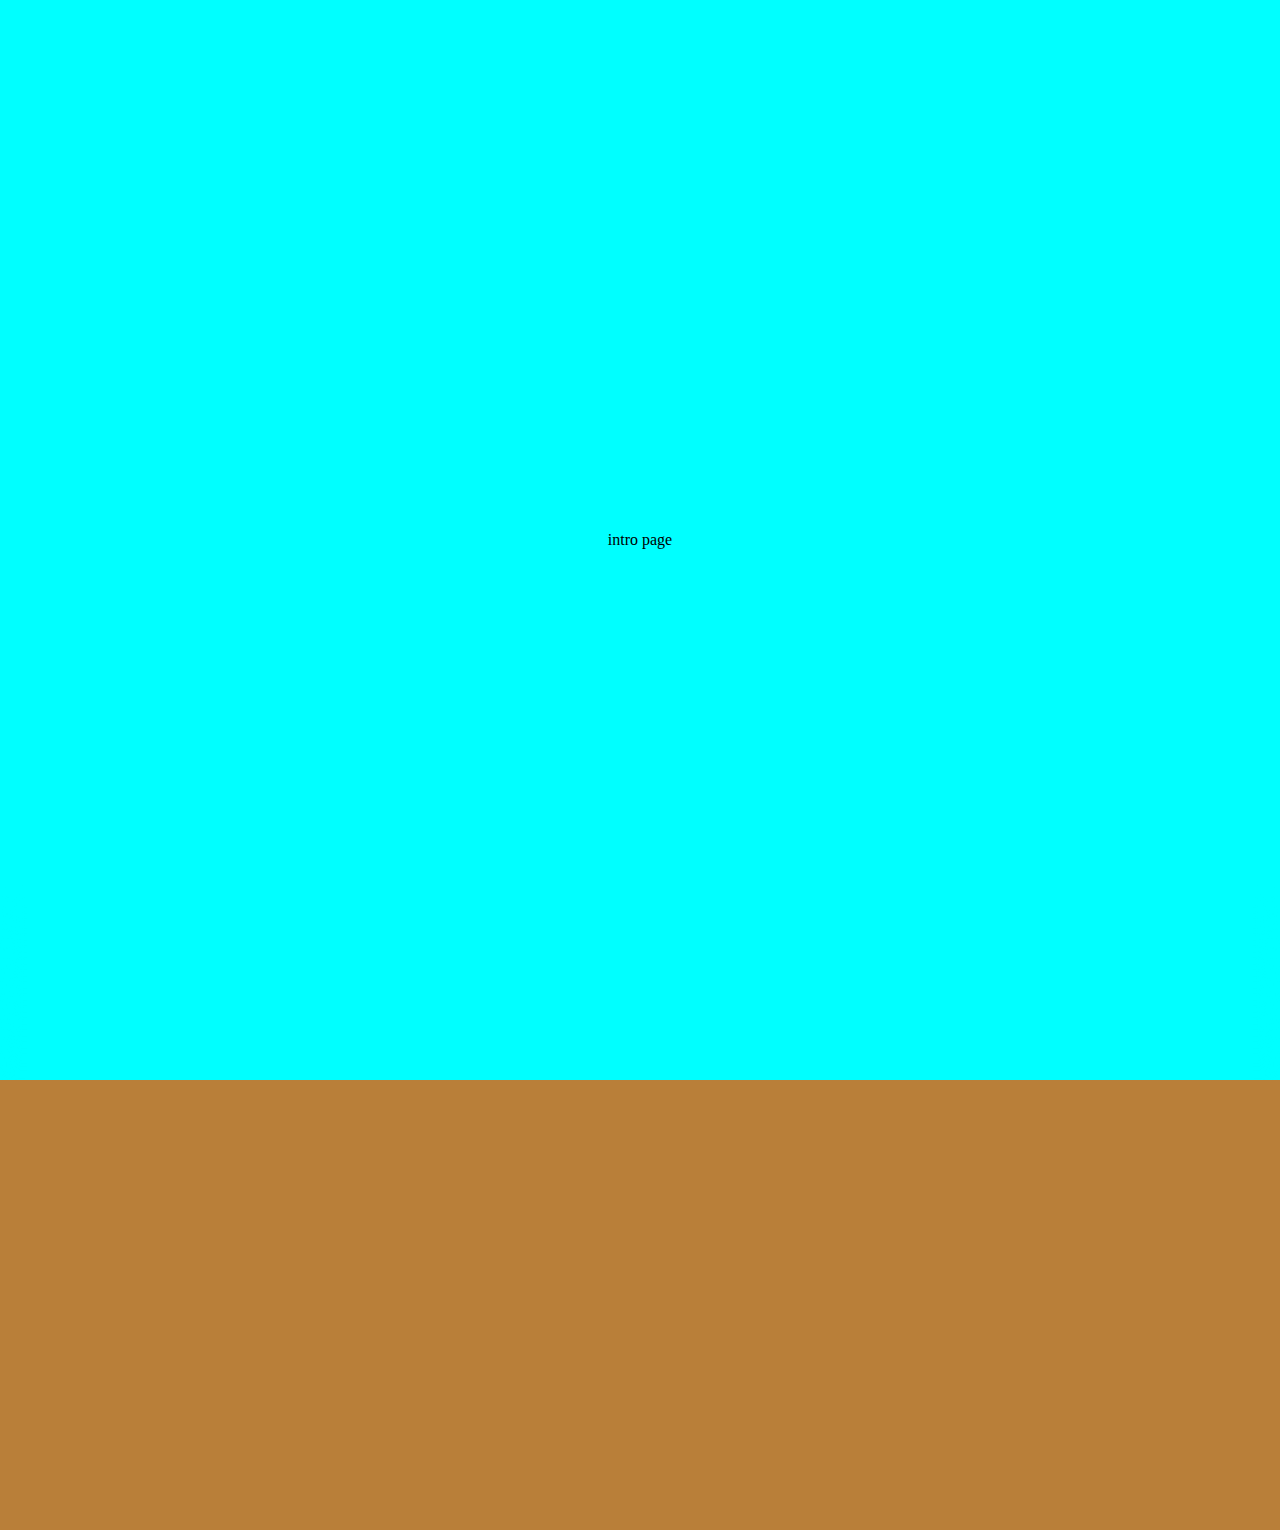
==== index.html @ 54d499fa "blur" ====
<!DOCTYPE html>
<html lang="en">
<head>
    <meta charset="UTF-8">
    <meta name="viewport" content="width=device-width, initial-scale=1.0">
    <title>Homepage</title>
    <style>
        body{
            margin: 0;
        }
        .bg {
            height: 120vh;
            width: auto;
            background-color: aqua;
            display: flex;
            justify-content: center;
            align-items: center;
            position: relative;
            overflow: hidden;
        }

        .bg::after {
            content: '';
            position: absolute;
            left: 0;
            right: 0;
            bottom: 0;
            width: auto;
            height: 20vh;
            background: linear-gradient(to bottom, aqua, transparent);
            filter: blur(10px);
            pointer-events: none;
        }
        .bg2{
            height: 50vh;
            width: auto;
            background-color: rgb(185, 127, 57);
            display: flex;
            justify-content: center;
            align-items: center;
            position: relative;
            overflow: hidden;
        }


    </style>
</head>
<body>
<div class="bg">
    <p>intro page</p>
</div>

<div class="bg2"></div>
</body>
</html>
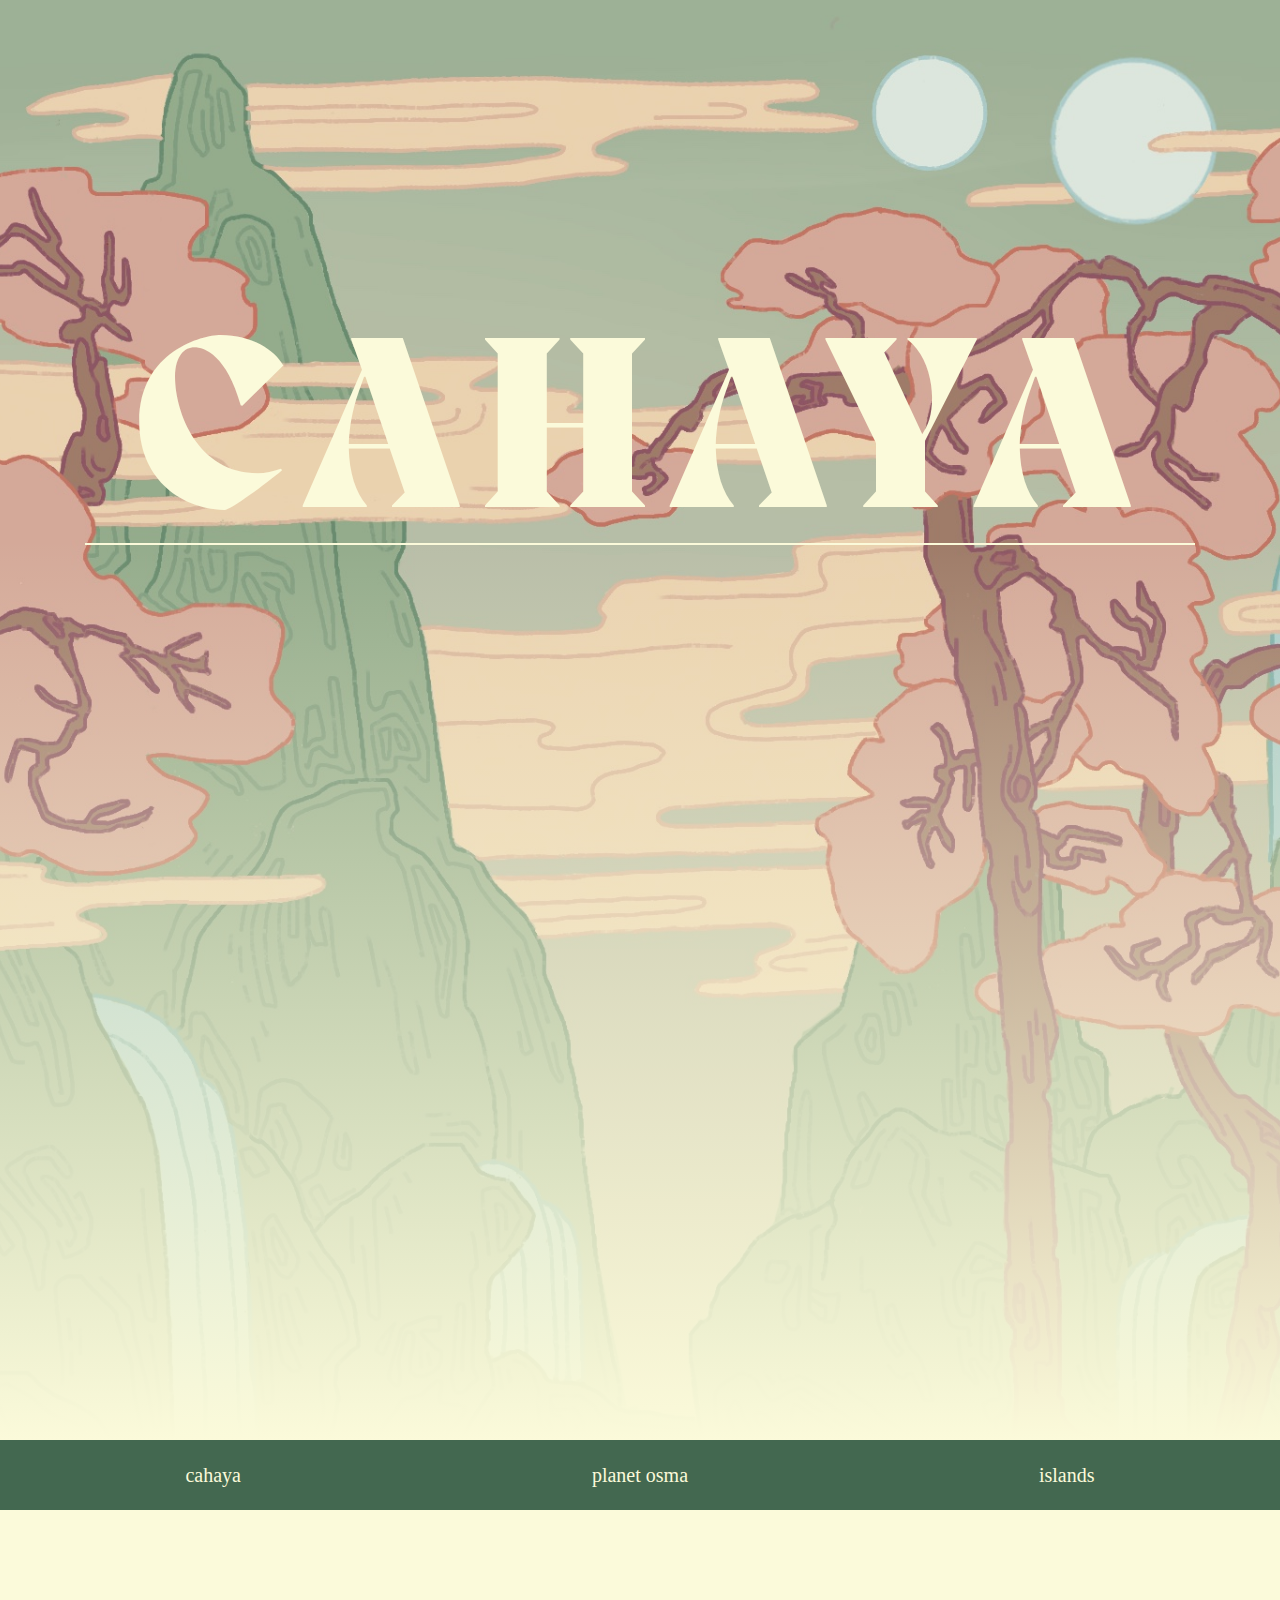
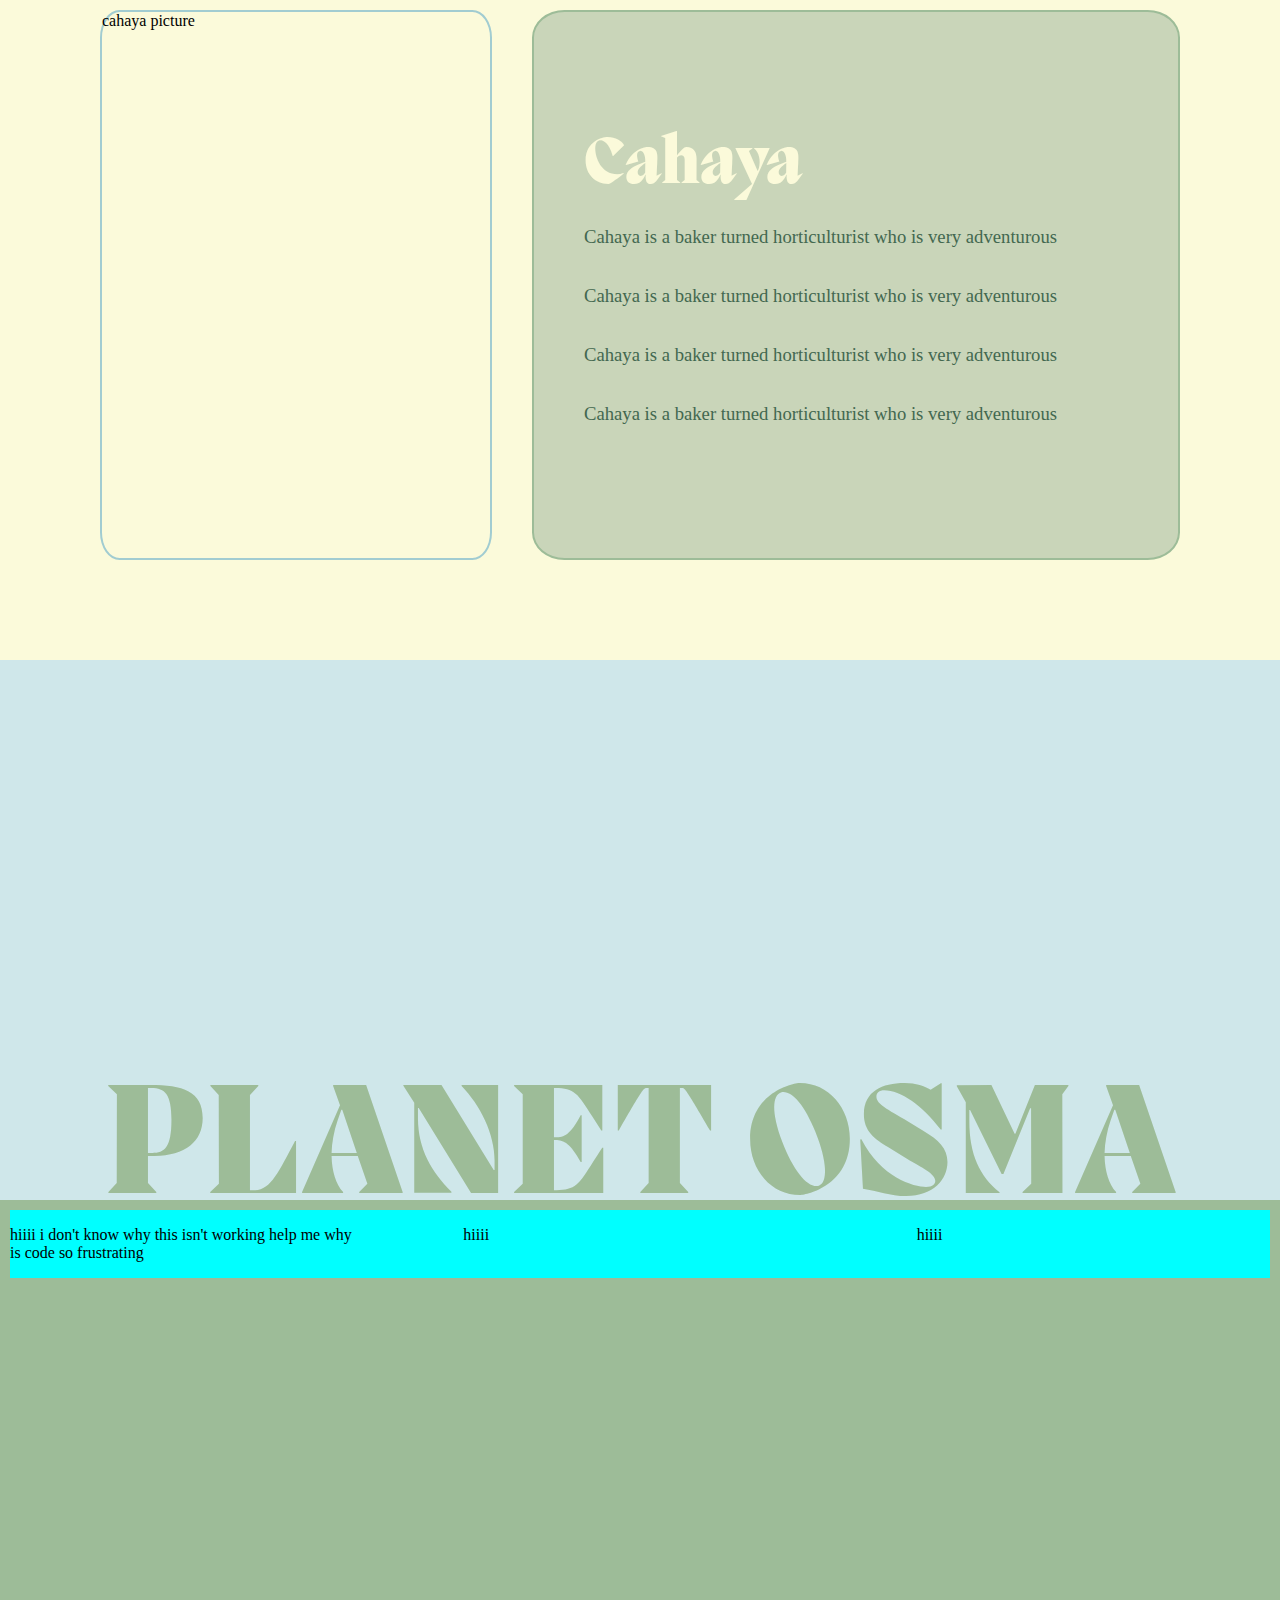
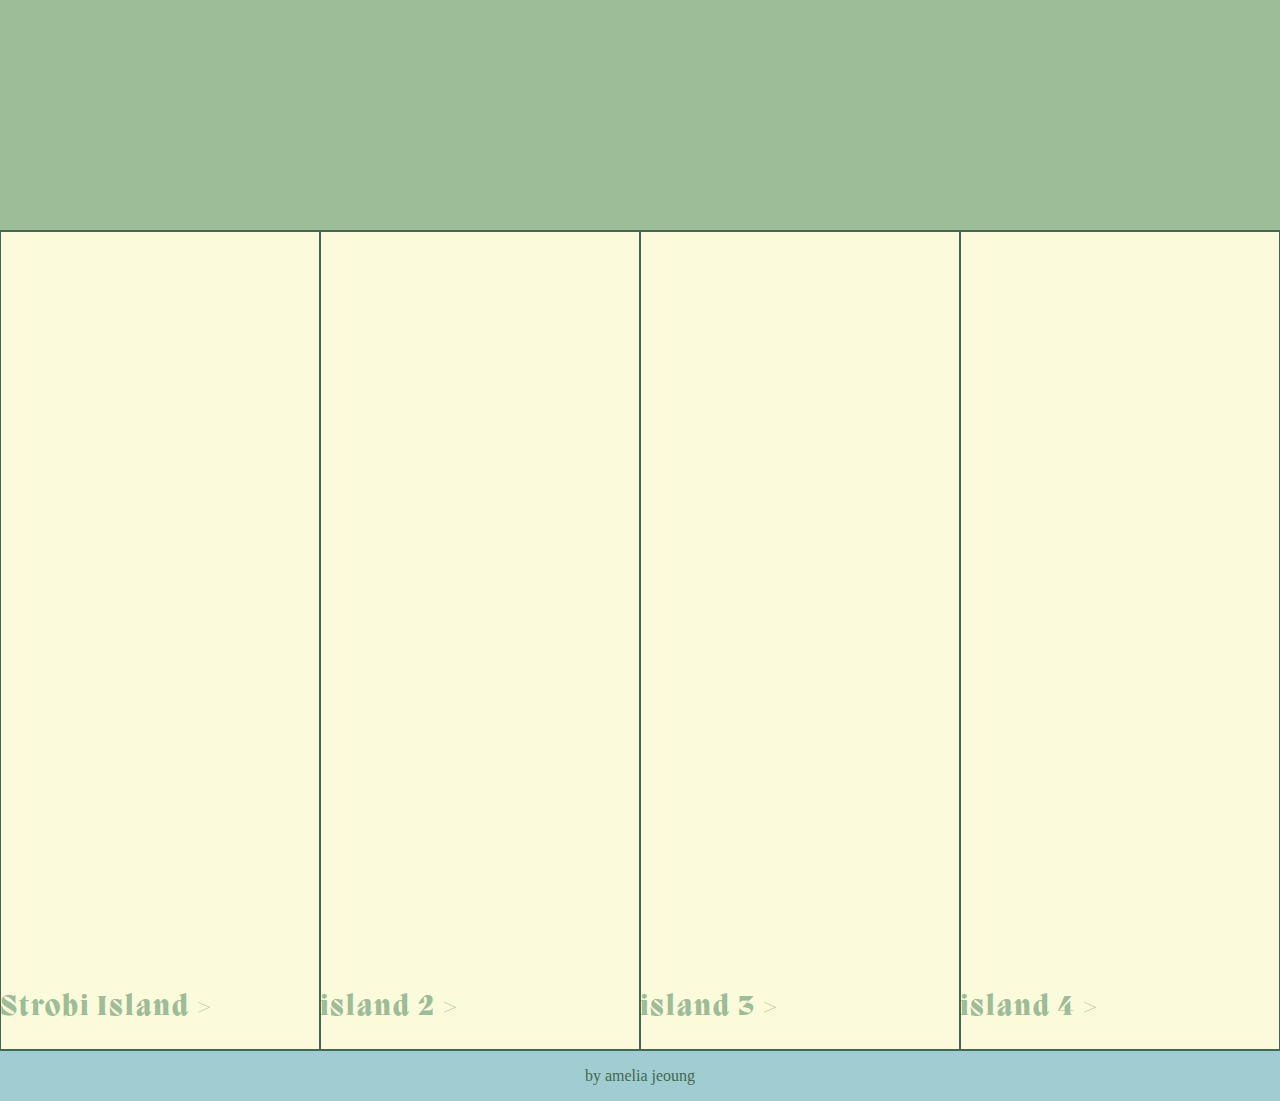
==== commit e7aa4bd8: "in-progress" ====
--- a/index.html
+++ b/index.html
@@ -3,53 +3,95 @@
 <head>
     <meta charset="UTF-8">
     <meta name="viewport" content="width=device-width, initial-scale=1.0">
-    <title>Homepage</title>
-    <style>
-        body{
-            margin: 0;
+    <title>The Cahaya Project</title>
+    <link rel="stylesheet" href="style.css">
+    <script>
+        document.addEventListener("DOMContentLoaded", function() {
+    var nav = document.querySelector('.nav');
+    window.addEventListener("scroll", function() {
+        var scrollPosition = window.scrollY;
+        if (scrollPosition > 1150) {
+            nav.classList.remove('hidden');
+        } else {
+            nav.classList.add('hidden');
         }
-        .bg {
-            height: 120vh;
-            width: auto;
-            background-color: aqua;
-            display: flex;
-            justify-content: center;
-            align-items: center;
-            position: relative;
-            overflow: hidden;
-        }
+    });
+});
+    </script>
+</head>
 
-        .bg::after {
-            content: '';
-            position: absolute;
-            left: 0;
-            right: 0;
-            bottom: 0;
-            width: auto;
-            height: 20vh;
-            background: linear-gradient(to bottom, aqua, transparent);
-            filter: blur(10px);
-            pointer-events: none;
-        }
-        .bg2{
-            height: 50vh;
-            width: auto;
-            background-color: rgb(185, 127, 57);
-            display: flex;
-            justify-content: center;
-            align-items: center;
-            position: relative;
-            overflow: hidden;
-        }
+<body>
+<div class="page1">
+<div class="section1" id="section1">
 
-
-    </style>
-</head>
-<body>
-<div class="bg">
-    <p>intro page</p>
+    <div class="bg">
+        <div class="logo">
+            <div class="title">
+                <h1>CAHAYA</h1>
+            </div>
+            <div class="line"></div>
+        </div>
+    </div>
+    
 </div>
 
-<div class="bg2"></div>
+<div class="section2" id="section2">
+    <div class="nav">
+        <p><a href="#section2">cahaya</a></p>
+        <p><a href="#section3">planet osma</a></p>
+        <p><a href="#islands">islands</a></p>
+    </div>
+
+    <div class="bg2">
+        <div id="cahaya-pic">cahaya picture</div>
+        <div class="cahaya-info">
+            <h2>Cahaya</h2>
+            <p>Cahaya is a baker turned horticulturist who is very adventurous</p>
+            <p>Cahaya is a baker turned horticulturist who is very adventurous</p>
+            <p>Cahaya is a baker turned horticulturist who is very adventurous</p>
+            <p>Cahaya is a baker turned horticulturist who is very adventurous</p>
+        </div>
+        
+
+        
+
+    </div>
+<div class="section3" id="section3">
+    <div class="osma">
+        <div id="planet-text">PLANET OSMA</div>
+    </div>
+    <div class="planet-info">
+        <p>hiiii i don't know why this isn't working help me why is code so frustrating</p>
+        <p>hiiii</p>
+        <p>hiiii</p>
+    </div>
+
+</div>
+
+<div class="islands" id="islands">
+    <div class="island"> 
+        <img src="images/test.jpg" alt="Island 1">
+        <span><a href="island1.html">Strobi Island ></a></span>
+    </div>
+    <div class="island"> 
+        <img src="images/test.jpg" alt="Island 2 Image">
+        <span>island 2 ></span>
+    </div>
+    <div class="island"> 
+        <img src="images/test.jpg" alt="Island 3 Image">
+        <span>island 3 ></span>
+    </div>
+    <div class="island"> 
+        <img src="images/test.jpg" alt="Island 1 Image">
+        <span>island 4 ></span>
+    </div>
+</div>
+
+<div class="me">
+    by amelia jeoung
+</div>
+
+</div>
+</div>
 </body>
 </html>--- a/style.css
+++ b/style.css
@@ -0,0 +1,288 @@
+@font-face {
+    font-family: PPCasa;
+    src:url(fonts/PPCasa.otf) format("opentype");
+}
+@font-face {
+    font-family: PPFragment;
+    src:url(fonts/fragment.otf) format("opentype");
+}
+@font-face {
+    font-family: PPRSM;
+    src:url(fonts/RSM.otf) format("opentype");
+}
+@font-face {
+    font-family: Migra;
+    src:url(fonts/Migra.otf) format("opentype");
+}
+@font-face {
+    font-family: PPCirka;
+    src:url(fonts/PPCirka.otf) format("opentype");
+}
+@font-face {
+    font-family: PPGrafier;
+    src:url(fonts/PPGrafier.otf) format("opentype");
+}
+body{
+    margin: 0;
+    background-color: #FBFADA;
+}
+h2{
+    font-family: "Migra";
+    font-size: 50pt;
+    text-decoration: none;
+    margin: 0px;
+    color: #FBFADA;
+}
+a{
+    text-decoration: none;
+    color:inherit;
+}
+a:hover{
+    color: #A1CCD1;
+}
+.bg {
+    height: 160vh;
+    width: auto;
+    background-color: #9DBC98;
+    position: relative;
+    overflow: hidden;
+    background: url(images/home.jpg) center/cover no-repeat;
+}
+.bg::after {
+    content: '';
+    position: absolute;
+    left: 0;
+    right: 0;
+    bottom: 0;
+    width: auto;
+    height: 100vh;
+    background: linear-gradient(to bottom, rgba(251, 250, 218, 0)0%, rgba(251, 250, 218, 1)100%), url('path/to/your/image.jpg');
+    pointer-events: none;
+}
+.logo{
+    height: 80vh;
+    flex-direction: column;
+    display: flex;
+    justify-content: center;
+}
+h1{
+    text-align: center;
+    letter-spacing: 15px;
+    font-family: "Migra";
+    font-size: 250px;
+    font-style: normal;
+    font-weight: 400;
+    line-height: 200px;
+    color: #FBFADA;
+    margin-bottom: 0px;
+}
+.title{
+    position: relative;
+    display: inline-block;
+}
+.line{
+    width: 1110px;
+    height: 2px;
+    margin: 0 auto;
+    background-color: #FBFADA;
+}
+.bg2{
+    height: 750px;
+    width: 100%;
+    display: grid;
+    grid-template-columns: 2fr 3fr;
+    background-color: #FBFADA;
+    z-index: 2;
+}
+#cahaya-pic{
+    border: 2px solid #A1CCD1;
+    border-radius: 5%;
+    height: auto;
+    width: auto;  
+    margin: 100px 20px 100px 100px;
+}
+.cahaya-info{
+    background-color: #aec2a8a6;
+    height: auto;
+    width: auto;  
+    padding: 10px 50px;
+    margin: 100px 100px 100px 20px;
+    display: flex; 
+    flex-direction: column;
+    justify-content: center;
+    border: 2px solid #9DBC98;
+    border-radius: 5%;
+
+}
+.cahaya-info p{
+    font-family: 'PPFragment';
+    font-size: 14pt;
+    color: #436850;
+}
+.nav{
+    background-color: #436850;
+    position: sticky;
+    height: 50px;
+    top: 0;
+    color: #FBFADA;
+    font-size: 20px;
+    font-family: "PPFragment";
+    padding: 10px;
+    transition: opacity 0.5s ease;
+    display: flex;
+    justify-content: space-around;
+    align-items: center;
+    z-index: 3;
+}
+.hidden{
+    opacity: 0;
+}
+.section3{
+    background-color: #9DBC98;
+    height: 130vh;
+}
+.osma{
+    background-color: #cfe7ea;
+    height: 60vh;
+    display: flex;
+    justify-content: center;
+    align-items: end;
+}
+#planet-text{
+    font-family: "Migra";
+    font-size: 120pt;
+    color: #9DBC98;
+    transform: translate(0%, 25%);
+}
+.planet-info{
+    display: grid;
+    grid-template-columns: 1fr 1fr 1fr;
+    margin: 10px;
+    column-gap: 100px;
+    background-color: aqua;
+}
+.islands{
+    background-color: #FBFADA;
+    height: 91vh;
+    border-top: 1px solid #436850;
+    border-bottom: 1px solid #436850;
+    display: flex;
+    justify-content: space-around;
+}
+.island {
+    border: 1px solid #436850;
+    width: 100%;
+    position: relative;
+    overflow: hidden;
+    object-fit: cover;
+}
+.island:hover img {
+    opacity: 1;
+}
+.island img {
+    width: 100%;
+    height: 100%;
+    object-fit: cover;
+    display: block;
+    opacity:0;
+    transition: opacity 0.3s ease;
+    z-index: 1;
+    filter: blur(5px);
+}
+span{
+    font-family: "Migra";
+    letter-spacing: 2px;
+    font-size: 28px;
+    color: #9DBC98;
+    position: absolute;
+    z-index: 2;
+    width: 320px;
+    top: 95%;
+    left: 50%;
+    transform: translate(-50%, -50%);
+}
+.island:hover span{
+    color:#FBFADA
+}
+.me{
+    background-color: #A1CCD1;
+    height: 50px;
+    display: flex;
+    justify-content: center;
+    align-items: center;
+    color: #436850;
+    font-family: "PPFragment";
+}
+.island-info{
+    background-color: #FBFADA;
+    height: 650px;
+    padding: 3%;
+    display: grid;
+    grid-template-rows: 400px 80px;
+    grid-template-columns: 5fr 3fr 4fr;
+    gap:15px;
+}
+#island-name{
+    display: flex;
+    align-items: flex-end;
+    height: 100px;
+    font-family: "PPFragment";
+    font-size: 48pt;
+    margin-bottom: -2%;
+    padding-left: 3%;
+    color: #9DBC98;
+}
+.island-pic{
+    background-color: #9DBC98;
+    height: 400px;
+    border-radius: 20px;
+}
+.island-description{
+    border: 2px solid #A1CCD1;
+    height: 366px;
+    padding: 15px;
+    border-radius: 20px;
+    display: flex;
+    align-items: center;
+    flex-direction: column;
+    font-family:"PPRSM";
+    font-size: 14pt;
+}
+h3{
+    font-family:"PPFragment";
+}
+.island-description p{
+    margin-bottom: 0px;
+}
+.island-toggle{
+    background-color: #A1CCD1;
+    height: 400px;
+    border-radius: 20px;
+}
+.island-stats{
+    border: 2px solid #436850;
+    height: 45px;
+    grid-column: span 3;
+    border-radius: 20px;
+    padding: 15px 35px;
+    display: flex;
+    flex-direction: column;
+    justify-content: center;
+}
+.island-stats h2{
+    font-size: 18pt;
+    font-family: 'PPRSM';
+    color: #9DBC98;
+}
+.island-stats:hover{
+    background-color: #cfe7ea;
+}
+.toggle-plants-content {
+    display: none;
+    padding: 10px;
+    margin-top: 10px;
+}
+.gear-info{
+    background-color: #cfe7ea;
+    height: 250vh; 
+}
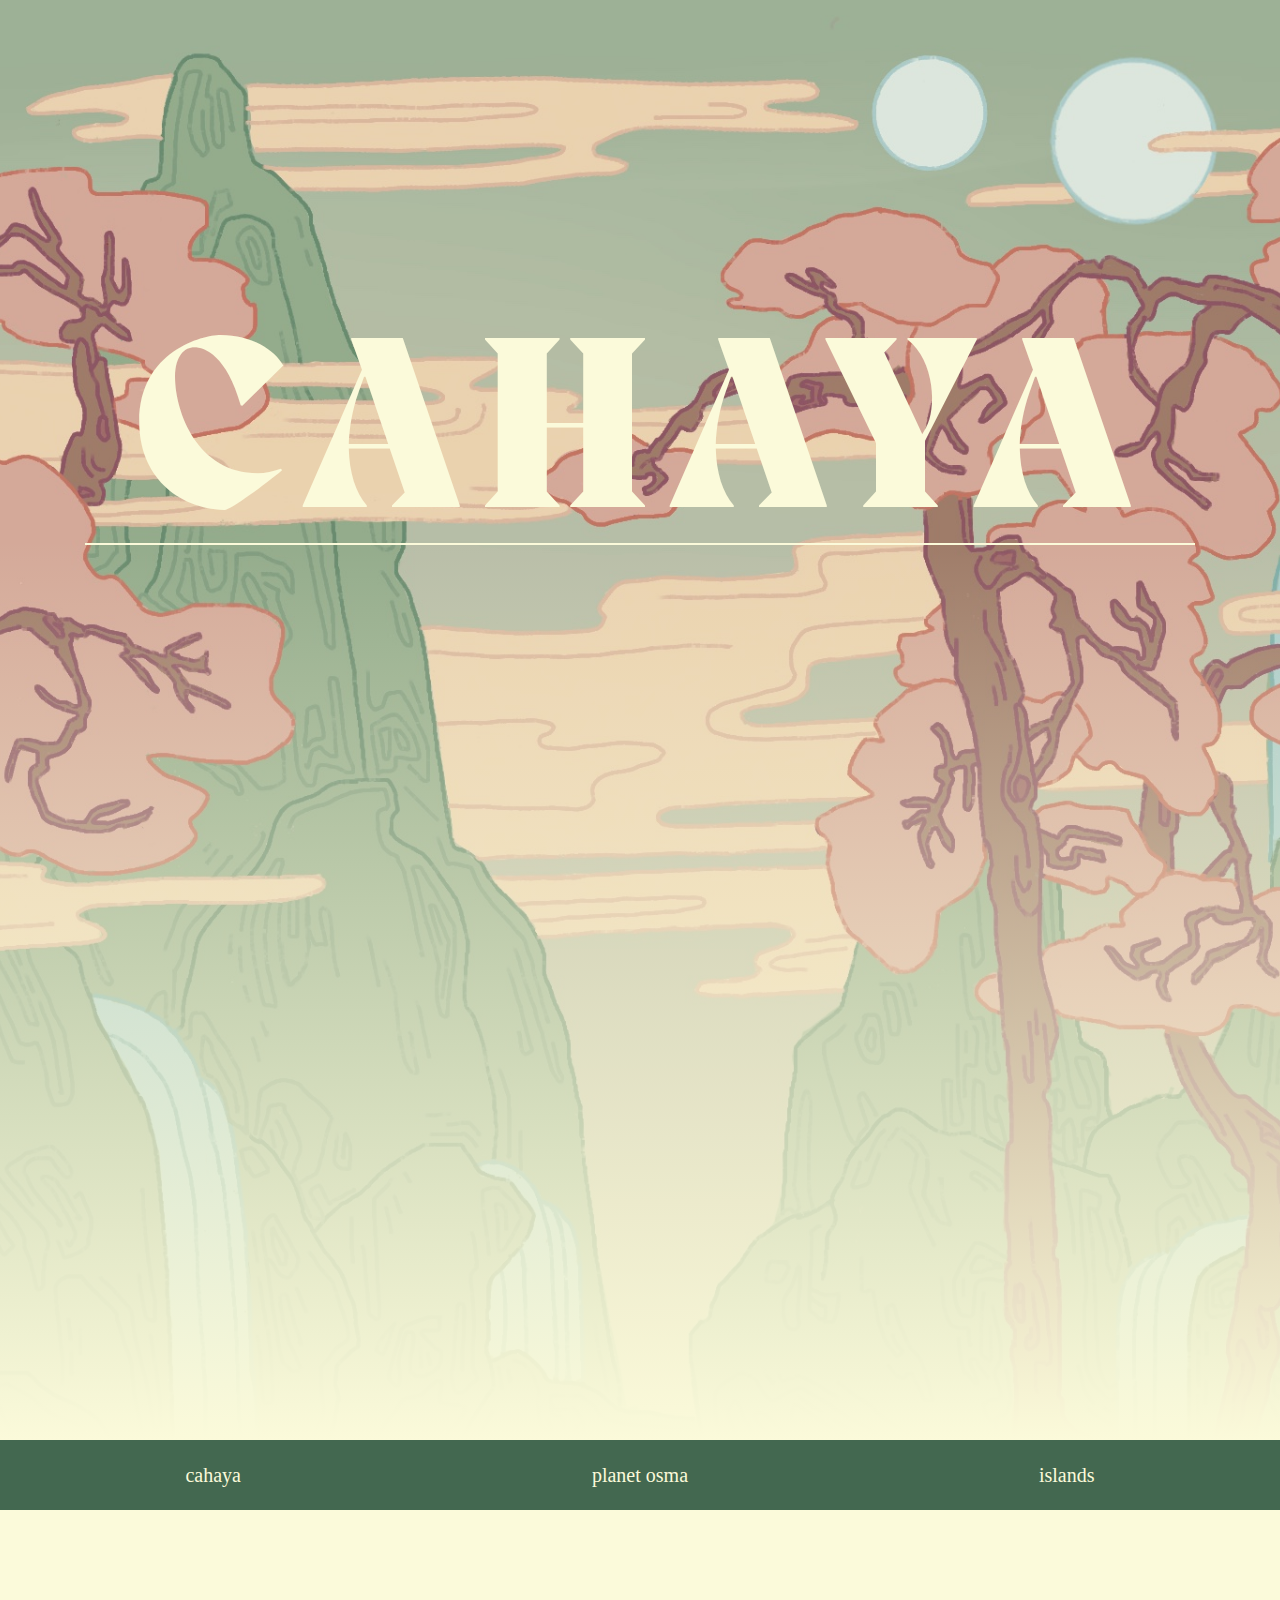
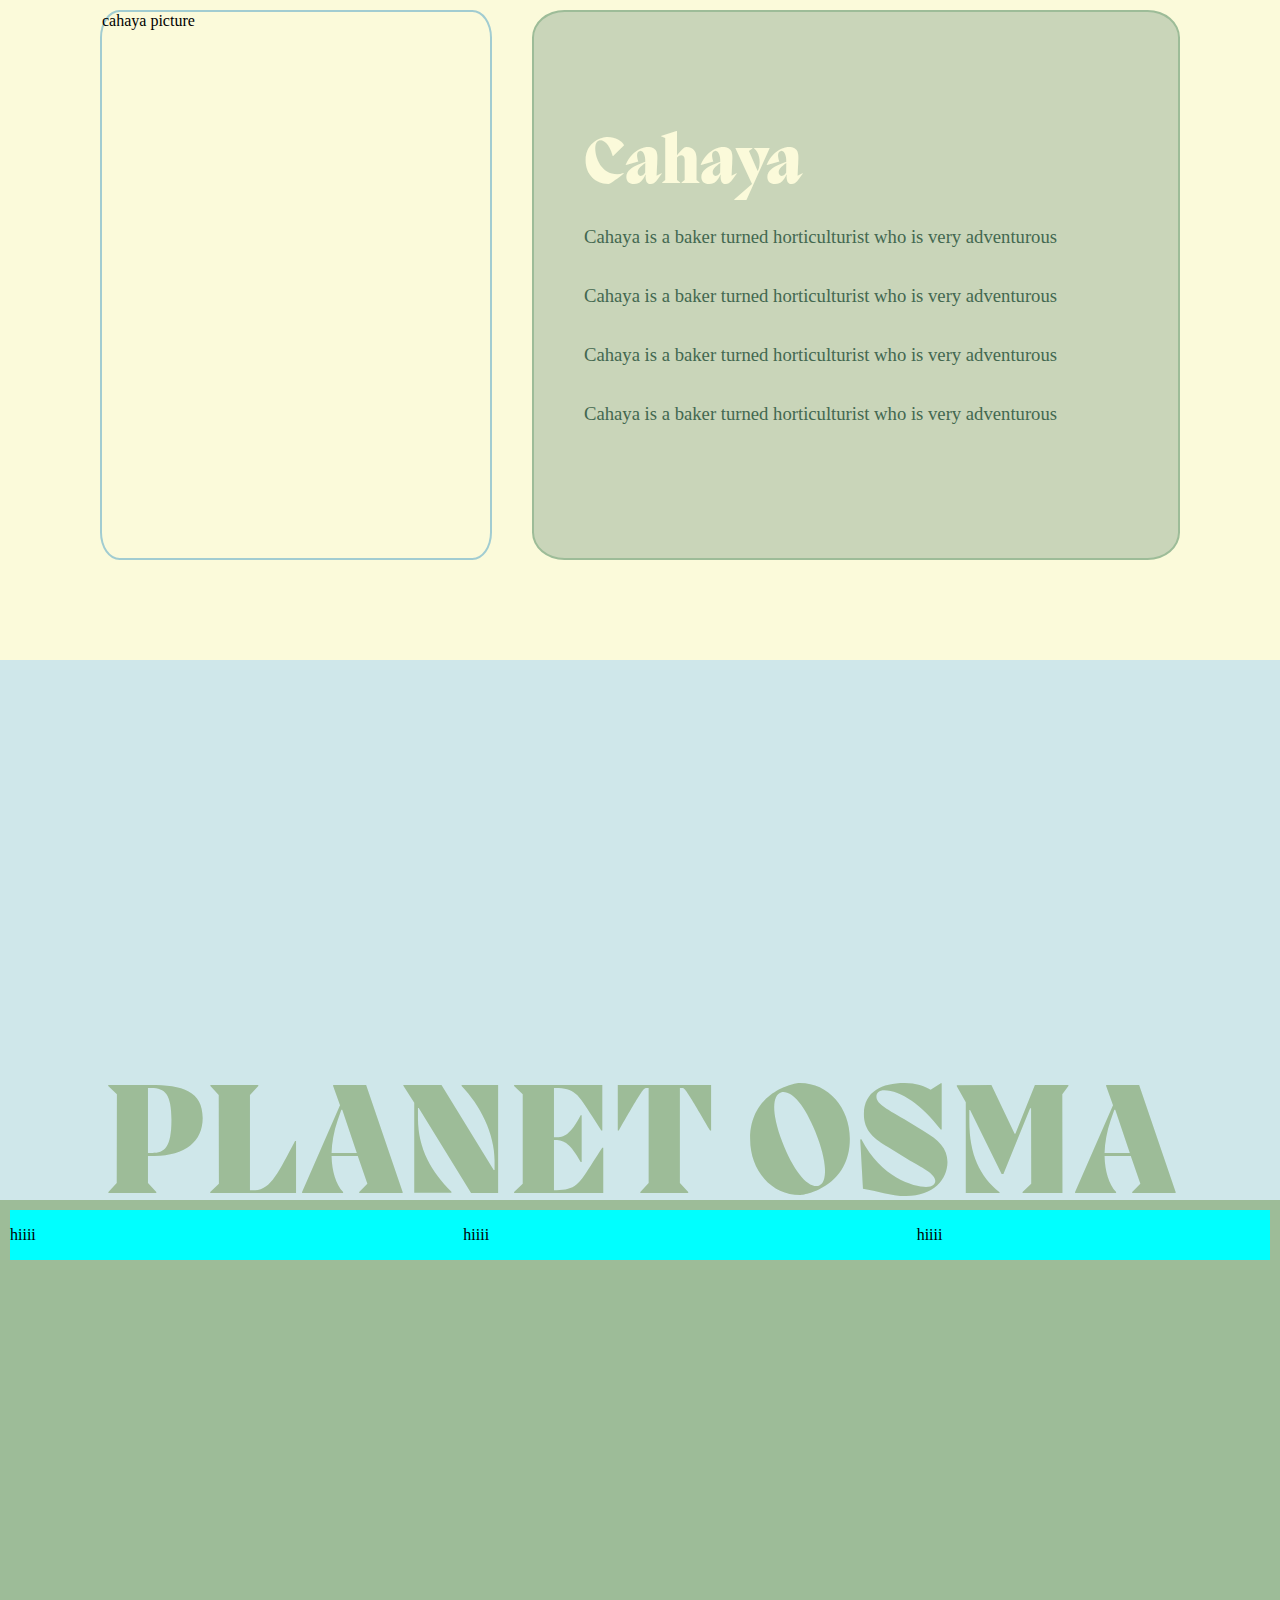
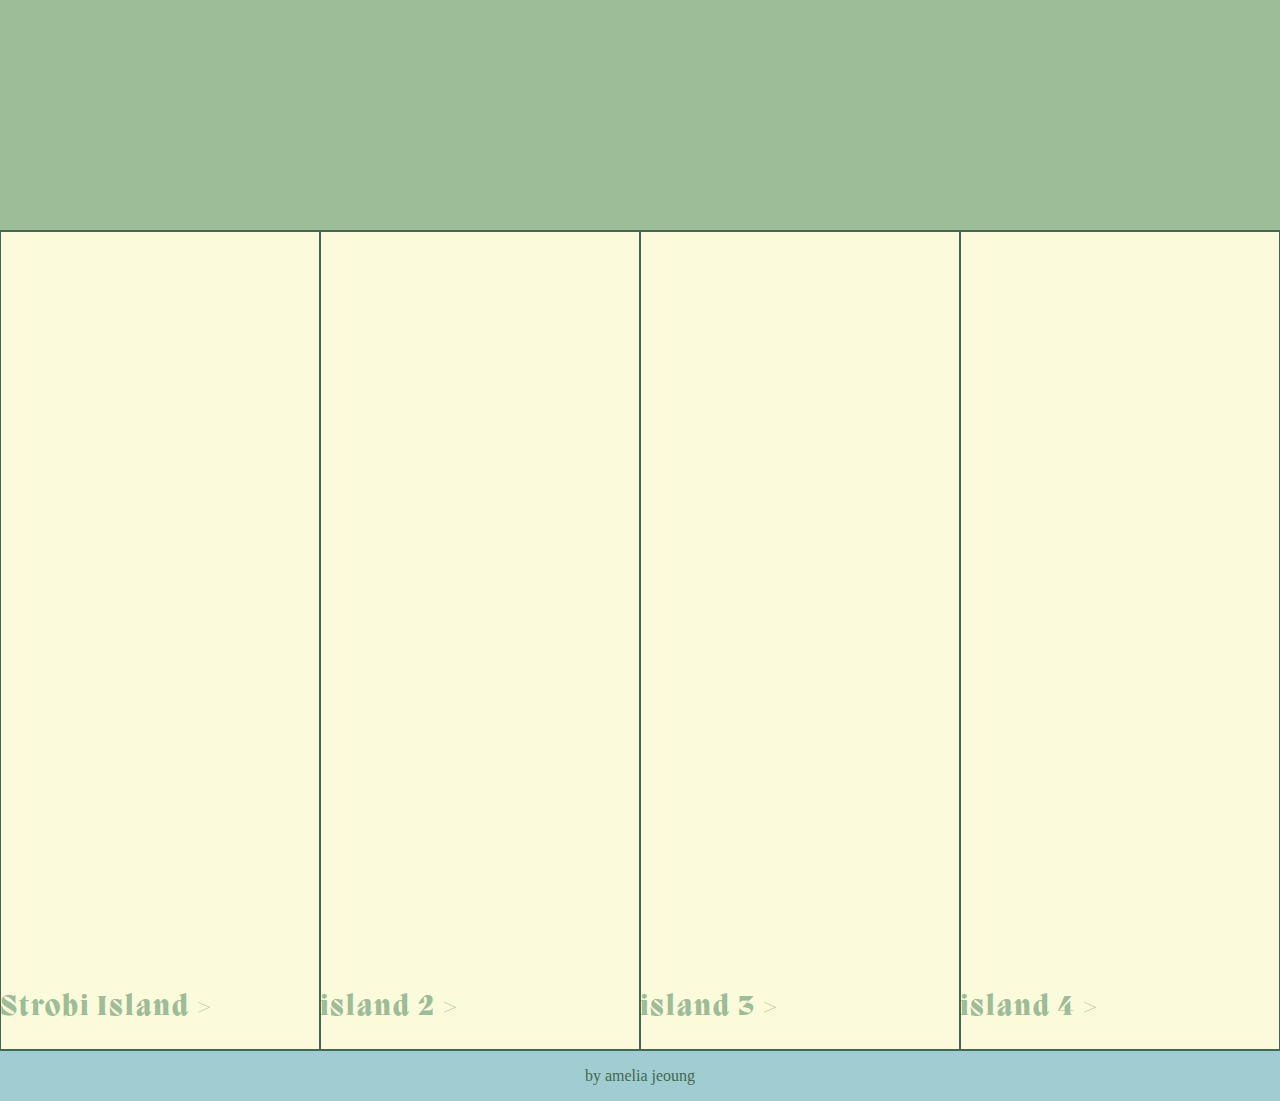
==== commit 6e833949: "Update index.html" ====
--- a/index.html
+++ b/index.html
@@ -61,7 +61,7 @@
         <div id="planet-text">PLANET OSMA</div>
     </div>
     <div class="planet-info">
-        <p>hiiii i don't know why this isn't working help me why is code so frustrating</p>
+        <p>hiiii </p>
         <p>hiiii</p>
         <p>hiiii</p>
     </div>
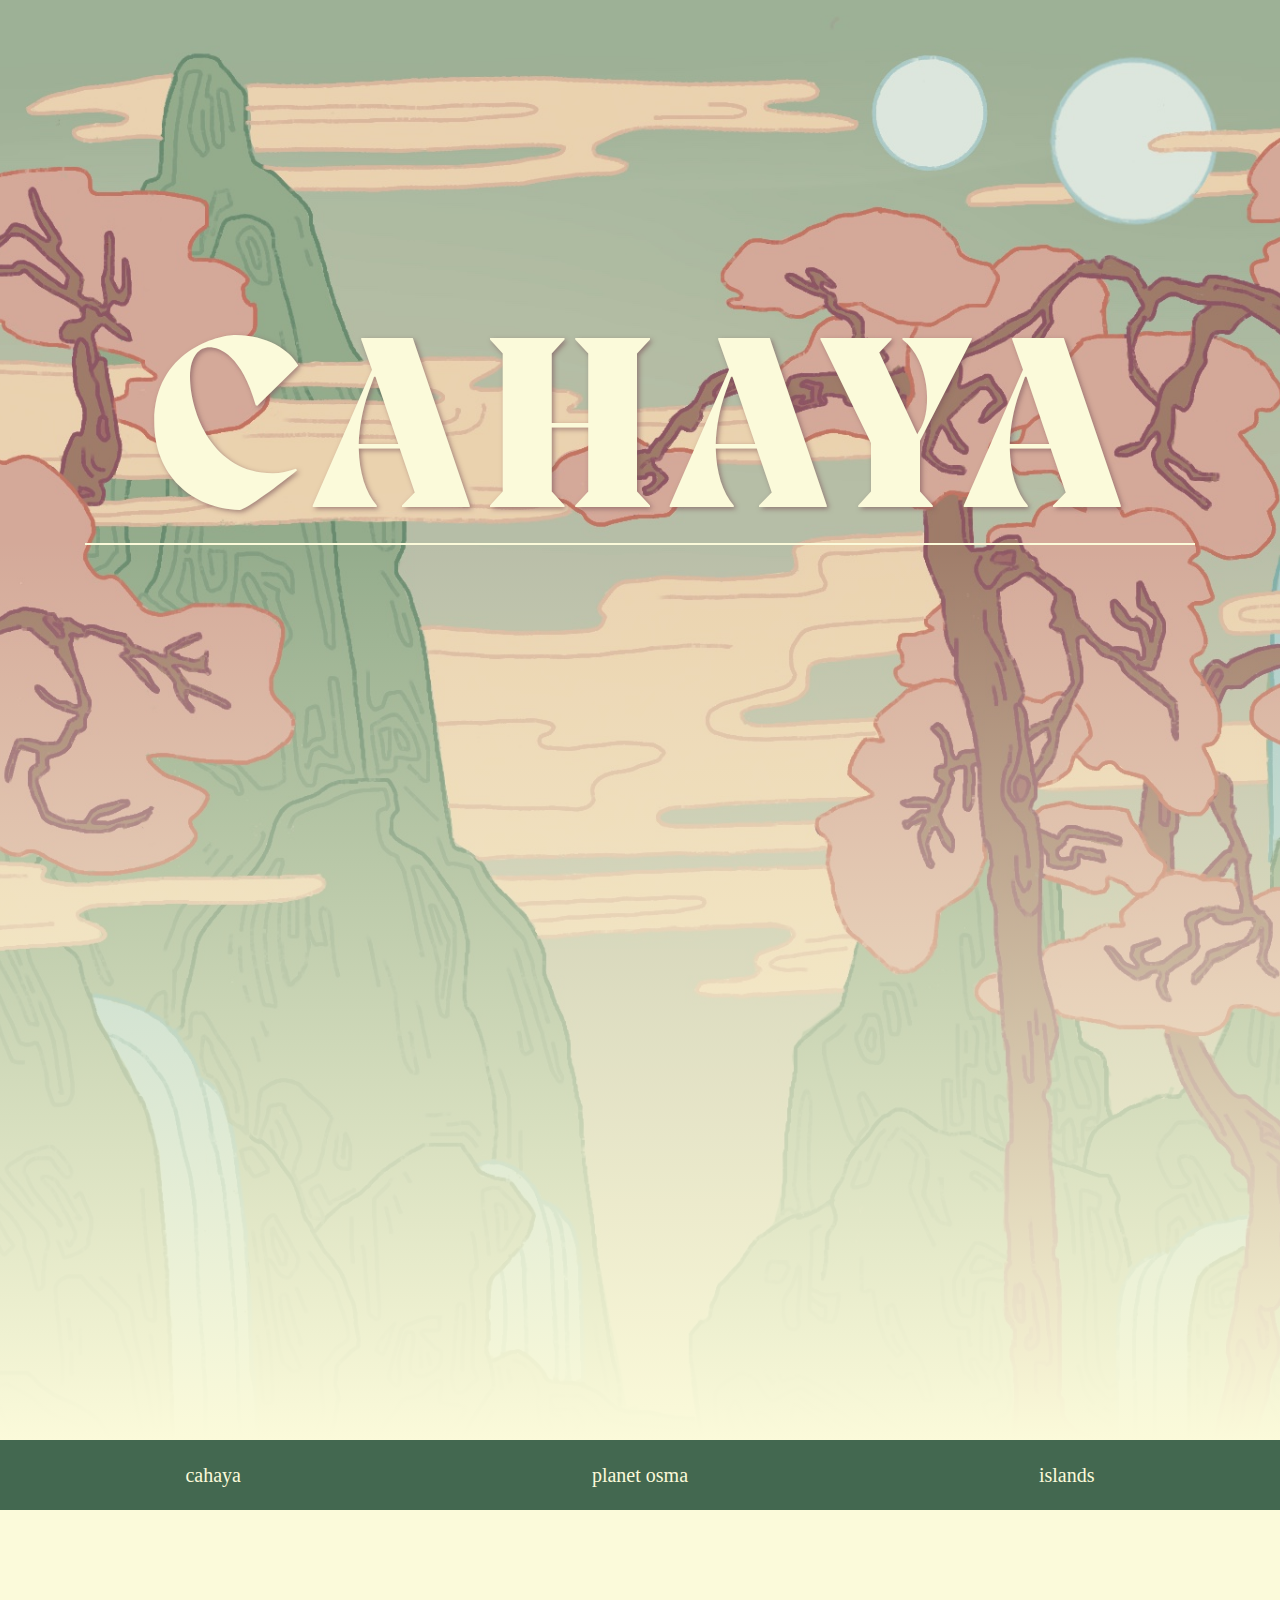
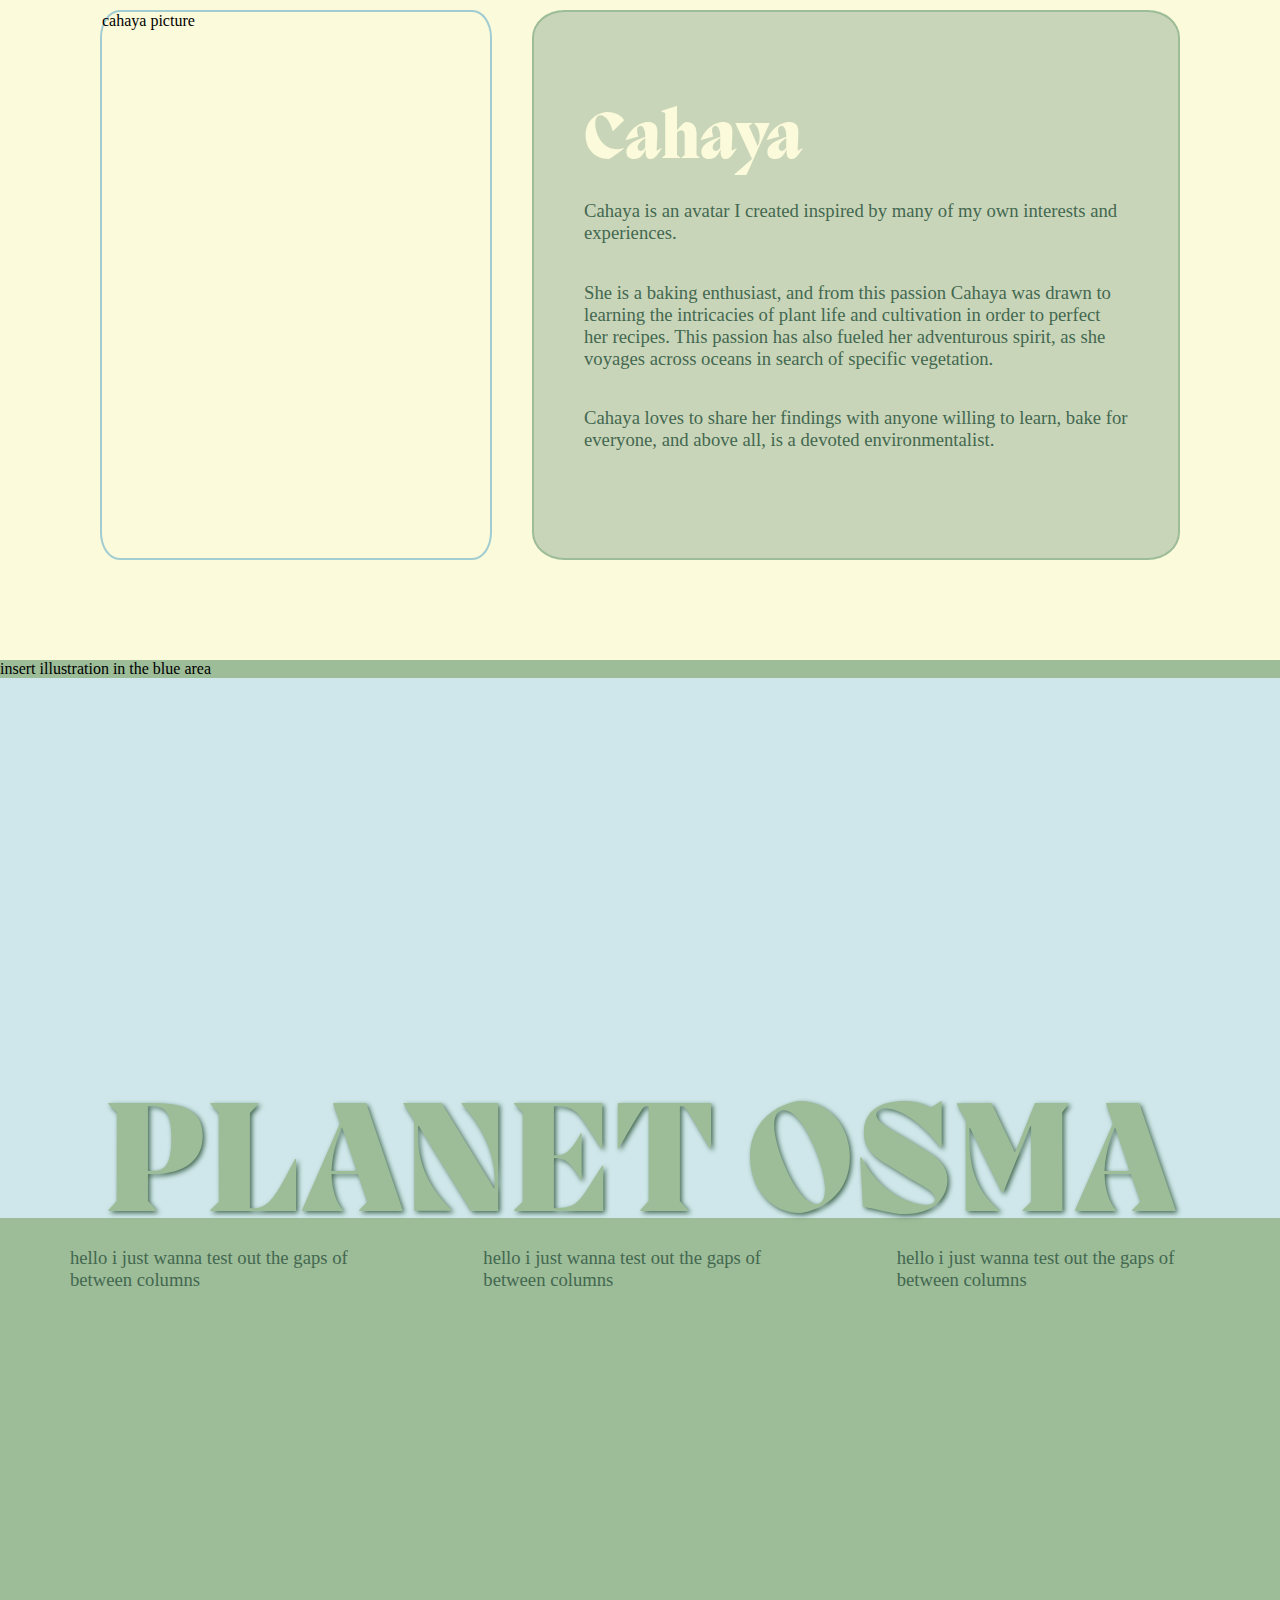
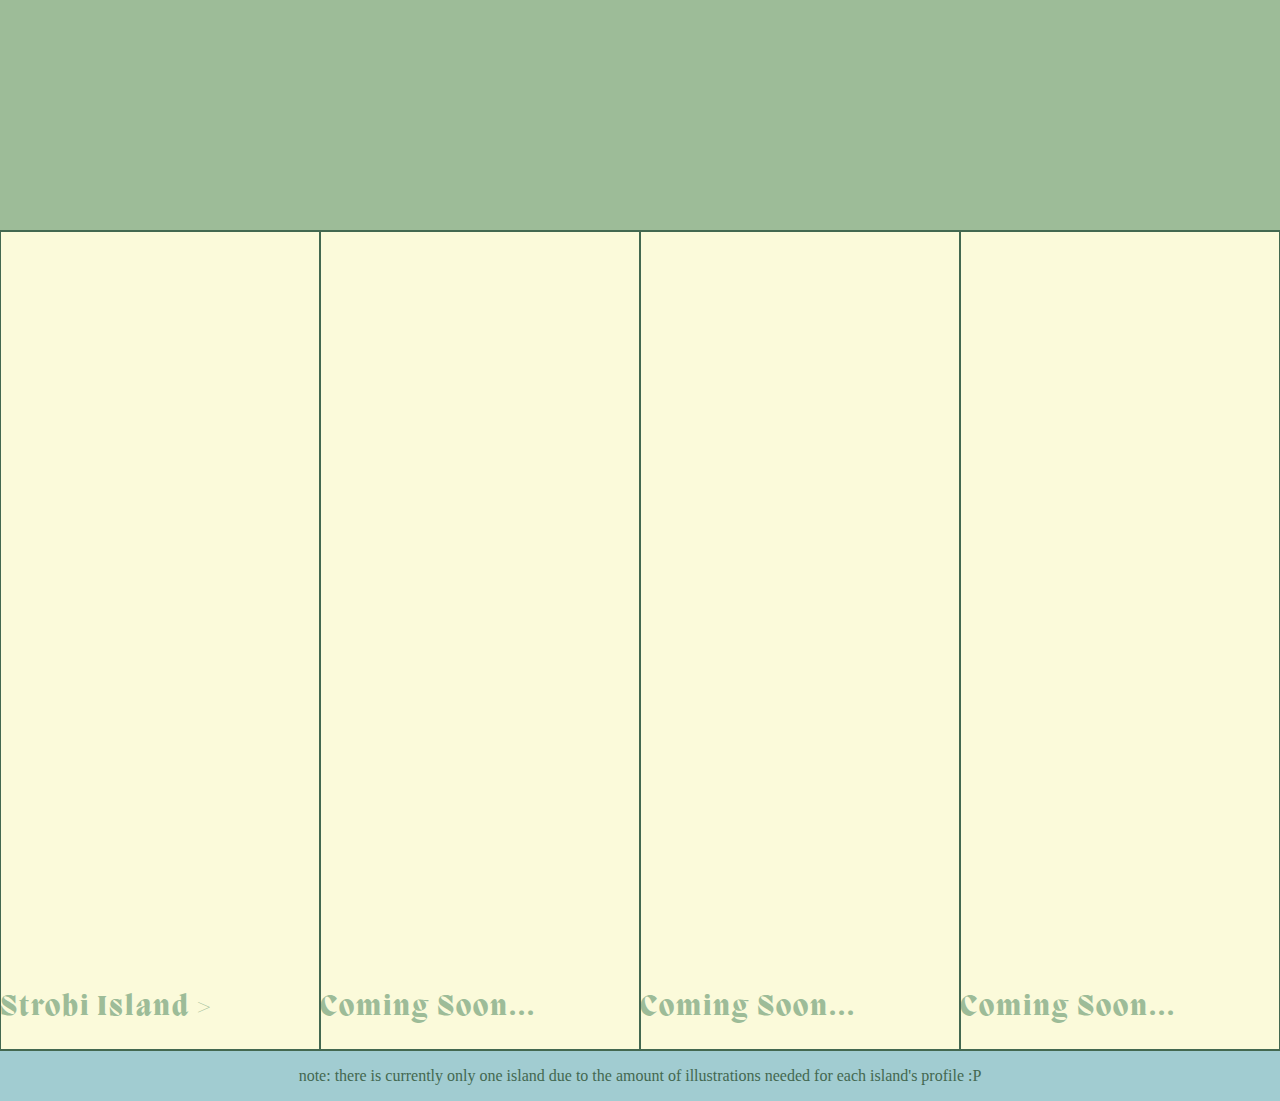
==== commit 3be7e119: "update" ====
--- a/index.html
+++ b/index.html
@@ -46,10 +46,9 @@
         <div id="cahaya-pic">cahaya picture</div>
         <div class="cahaya-info">
             <h2>Cahaya</h2>
-            <p>Cahaya is a baker turned horticulturist who is very adventurous</p>
-            <p>Cahaya is a baker turned horticulturist who is very adventurous</p>
-            <p>Cahaya is a baker turned horticulturist who is very adventurous</p>
-            <p>Cahaya is a baker turned horticulturist who is very adventurous</p>
+            <p>Cahaya is an avatar I created inspired by many of my own interests and experiences.</p>
+            <p>She is a baking enthusiast, and from this passion Cahaya was drawn to learning the intricacies of plant life and cultivation in order to perfect her recipes. This passion has also fueled her adventurous spirit, as she voyages across oceans in search of specific vegetation.</p>
+            <p>Cahaya loves to share her findings with anyone willing to learn, bake for everyone, and above all, is a devoted environmentalist.</p>
         </div>
         
 
@@ -57,15 +56,17 @@
 
     </div>
 <div class="section3" id="section3">
+    insert illustration in the blue area
     <div class="osma">
         <div id="planet-text">PLANET OSMA</div>
     </div>
+    <div class="planet-gap">
     <div class="planet-info">
-        <p>hiiii </p>
-        <p>hiiii</p>
-        <p>hiiii</p>
+        <p>hello i just wanna test out the gaps of between columns</p>
+        <p>hello i just wanna test out the gaps of between columns</p>
+        <p>hello i just wanna test out the gaps of between columns</p>
     </div>
-
+    </div>
 </div>
 
 <div class="islands" id="islands">
@@ -75,20 +76,20 @@
     </div>
     <div class="island"> 
         <img src="images/test.jpg" alt="Island 2 Image">
-        <span>island 2 ></span>
+        <span>Coming Soon...</span>
     </div>
     <div class="island"> 
         <img src="images/test.jpg" alt="Island 3 Image">
-        <span>island 3 ></span>
+        <span>Coming Soon...</span>
     </div>
     <div class="island"> 
         <img src="images/test.jpg" alt="Island 1 Image">
-        <span>island 4 ></span>
+        <span>Coming Soon...</span>
     </div>
 </div>
 
 <div class="me">
-    by amelia jeoung
+    note: there is currently only one island due to the amount of illustrations needed for each island's profile :P
 </div>
 
 </div>
--- a/style.css
+++ b/style.css
@@ -67,7 +67,7 @@
 }
 h1{
     text-align: center;
-    letter-spacing: 15px;
+    letter-spacing: 10px;
     font-family: "Migra";
     font-size: 250px;
     font-style: normal;
@@ -75,6 +75,7 @@
     line-height: 200px;
     color: #FBFADA;
     margin-bottom: 0px;
+    text-shadow: 2px 2px 5px #7c565ca6;
 }
 .title{
     position: relative;
@@ -153,13 +154,22 @@
     font-size: 120pt;
     color: #9DBC98;
     transform: translate(0%, 25%);
+    text-shadow: 2px 2px 5px #436850;
+}
+.planet-gap{
+    margin-left: 50px;
+    margin-right: 50px;
 }
 .planet-info{
     display: grid;
     grid-template-columns: 1fr 1fr 1fr;
-    margin: 10px;
+    margin: 10px 20px;
     column-gap: 100px;
-    background-color: aqua;
+}
+.planet-info p{
+    font-family: 'PPFragment';
+    font-size: 14pt;
+    color: #436850;
 }
 .islands{
     background-color: #FBFADA;
@@ -217,10 +227,13 @@
     background-color: #FBFADA;
     height: 650px;
     padding: 3%;
+    margin-bottom: 20px;
+}
+.island-grid{
     display: grid;
-    grid-template-rows: 400px 80px;
-    grid-template-columns: 5fr 3fr 4fr;
-    gap:15px;
+    grid-template-columns: 6fr 3fr 4fr;
+    gap: 10px;
+    margin-bottom: 10px;
 }
 #island-name{
     display: flex;
@@ -245,14 +258,15 @@
     display: flex;
     align-items: center;
     flex-direction: column;
+}
+h3{
+    font-family:"PPFragment";
+}
+.island-description p{
+    margin-bottom: 0px;
     font-family:"PPRSM";
     font-size: 14pt;
-}
-h3{
-    font-family:"PPFragment";
-}
-.island-description p{
-    margin-bottom: 0px;
+    color: #38453d;
 }
 .island-toggle{
     background-color: #A1CCD1;
@@ -261,13 +275,12 @@
 }
 .island-stats{
     border: 2px solid #436850;
-    height: 45px;
+    height: auto;
     grid-column: span 3;
     border-radius: 20px;
     padding: 15px 35px;
-    display: flex;
-    flex-direction: column;
-    justify-content: center;
+    display: block;
+    margin-bottom: 10px;
 }
 .island-stats h2{
     font-size: 18pt;
@@ -277,7 +290,7 @@
 .island-stats:hover{
     background-color: #cfe7ea;
 }
-.toggle-plants-content {
+.toggle-content {
     display: none;
     padding: 10px;
     margin-top: 10px;
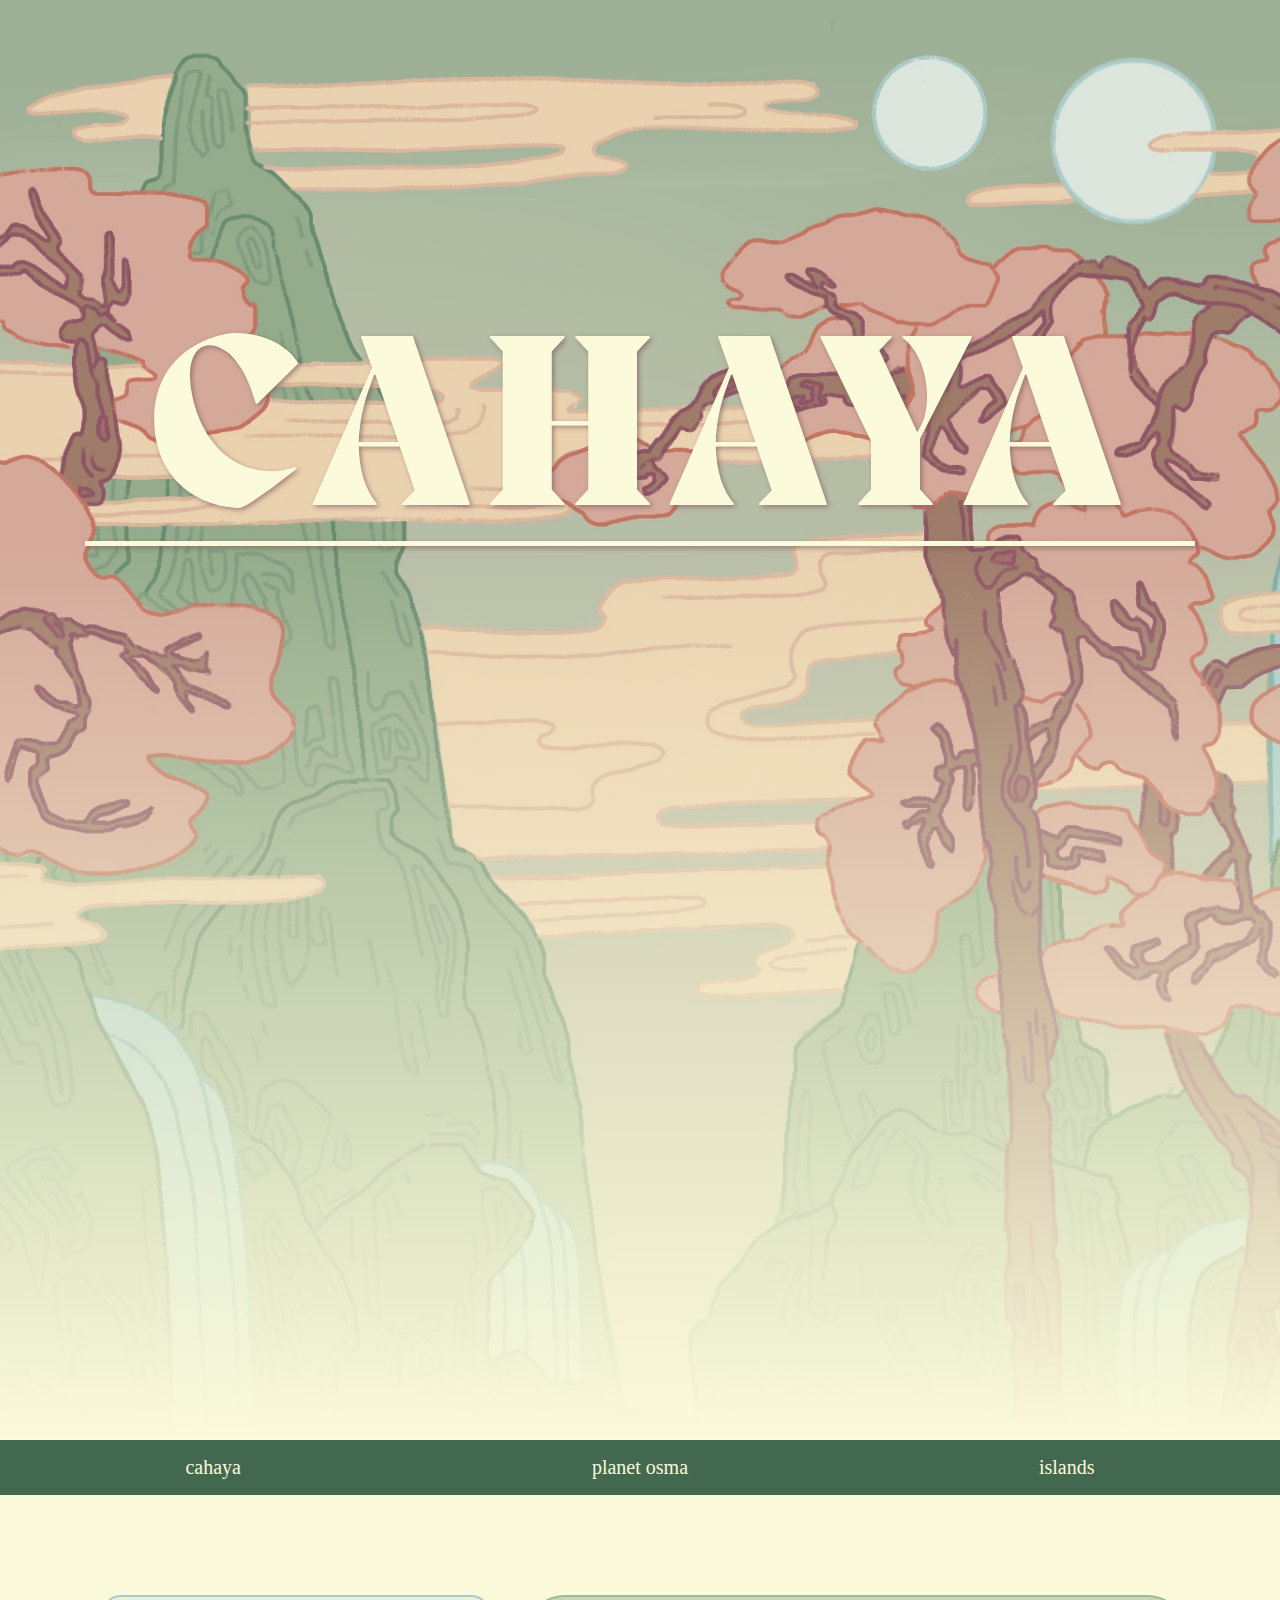
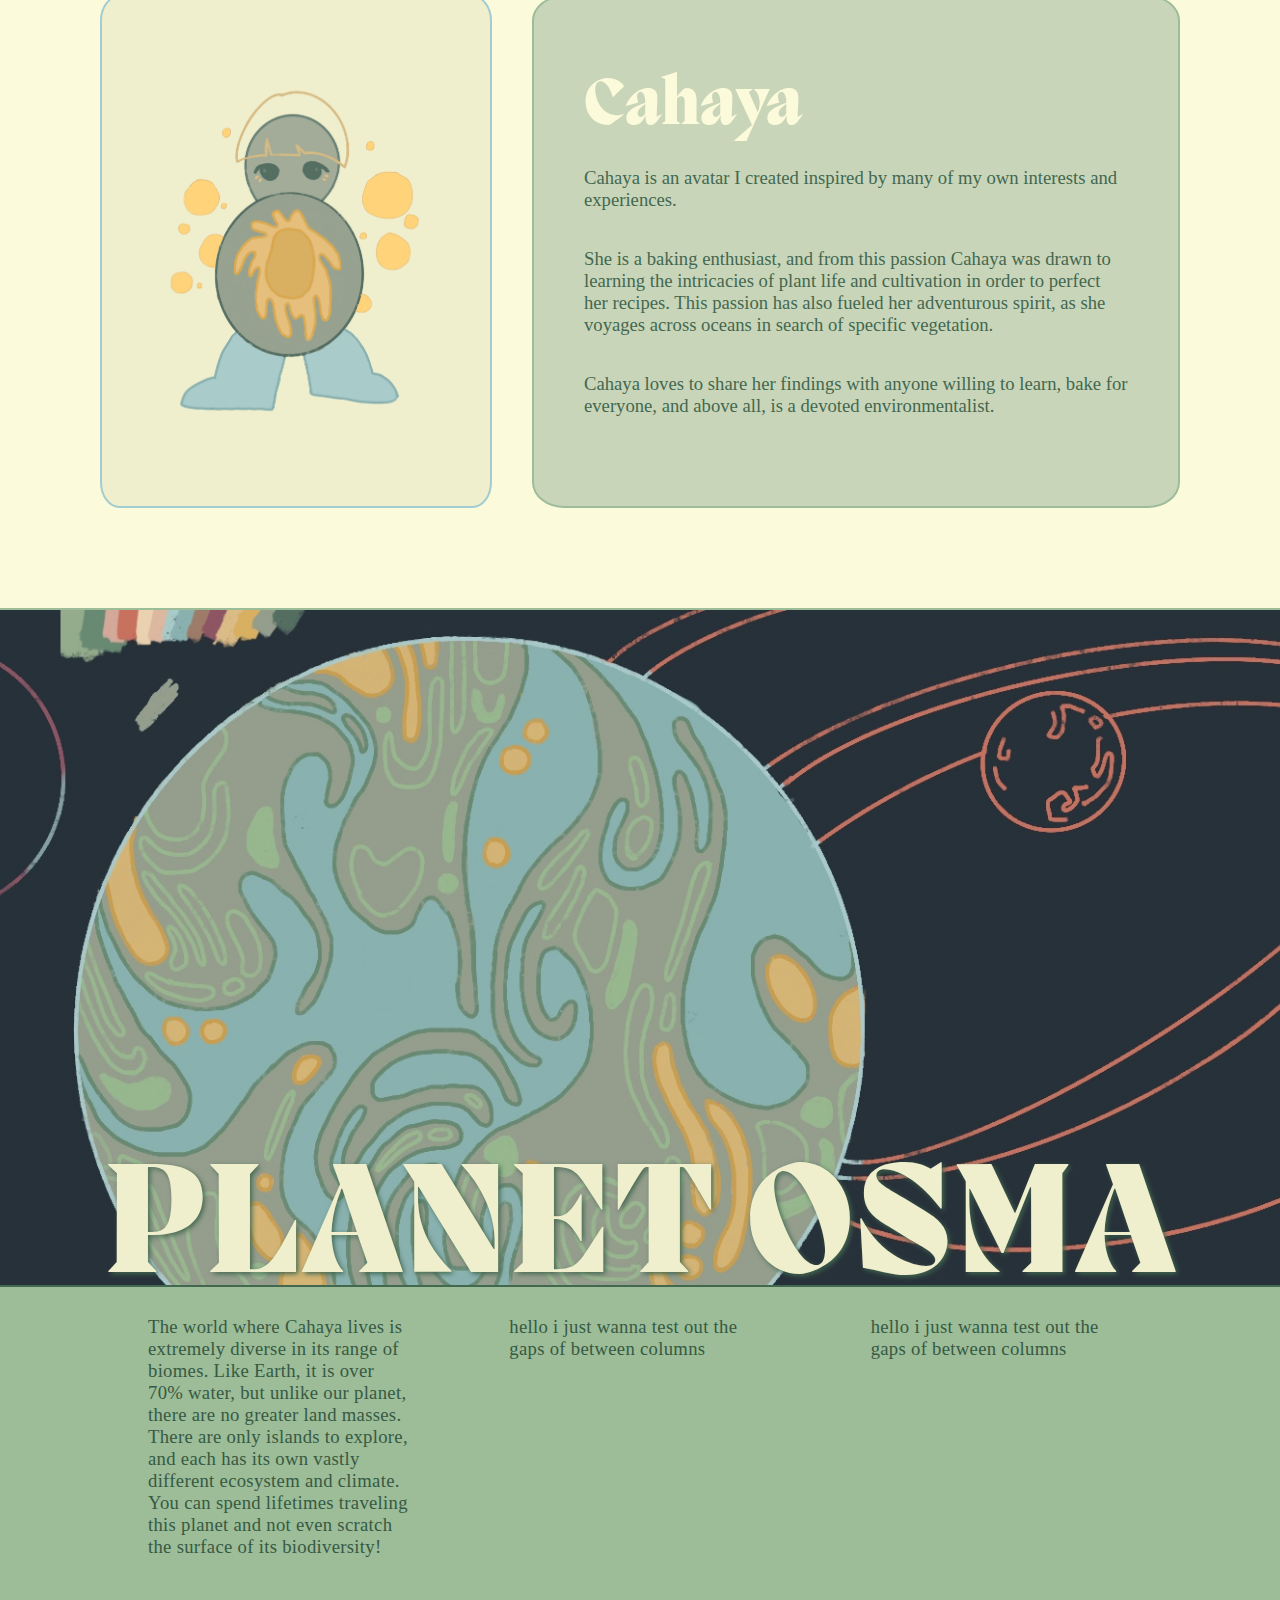
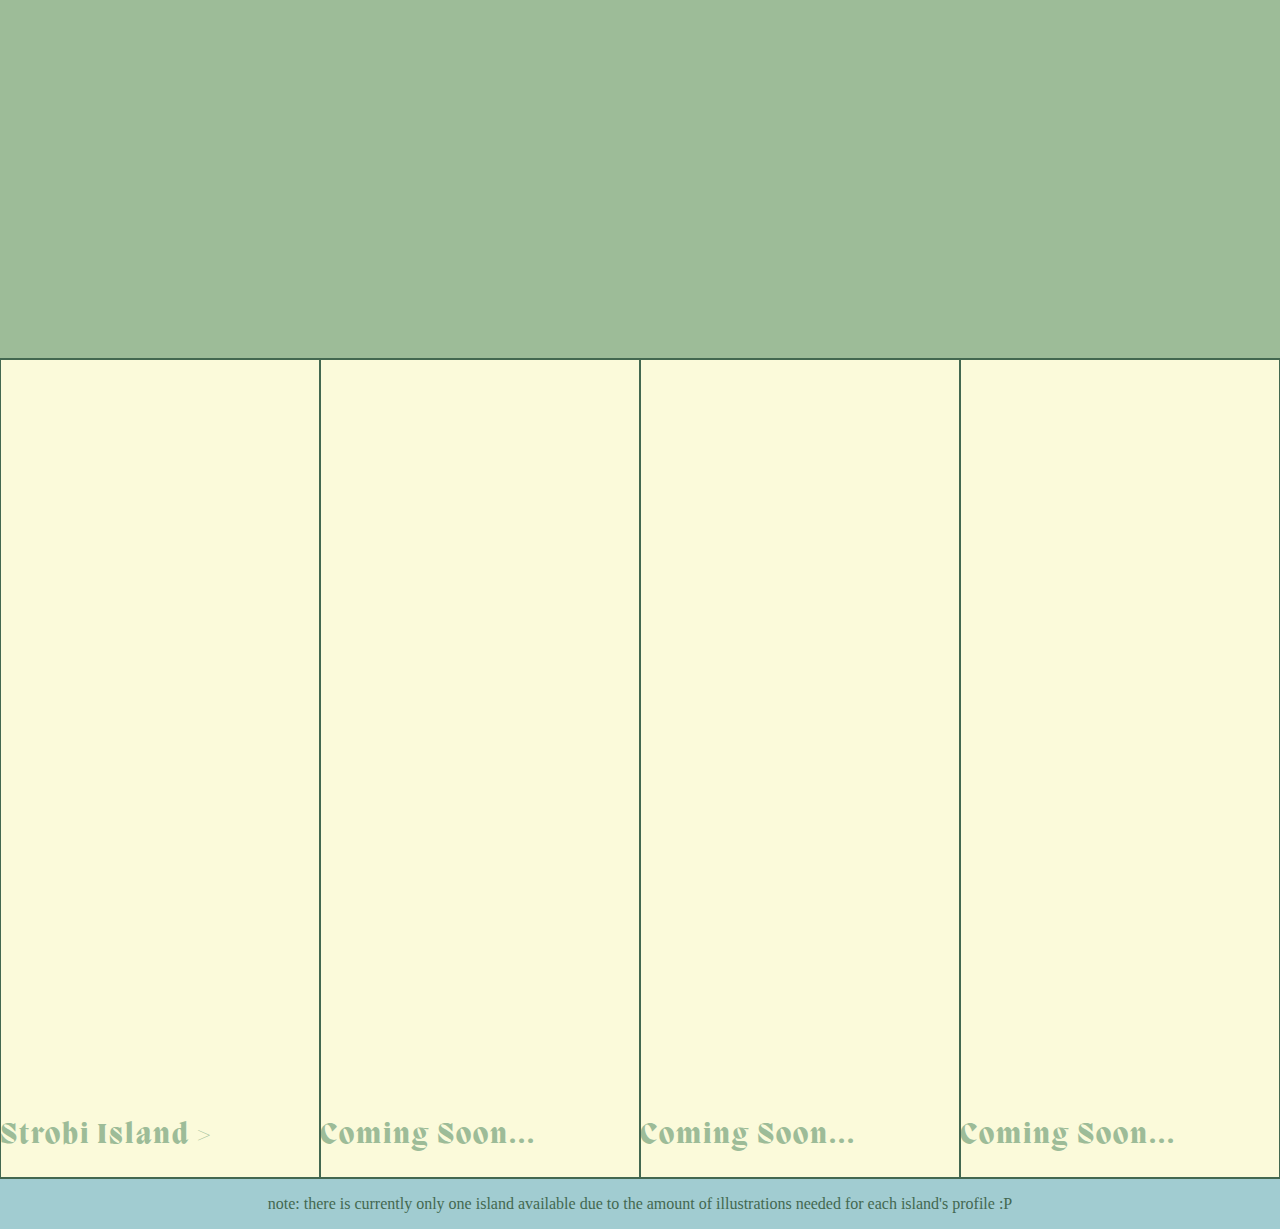
==== commit 1ce8a8da: "another update" ====
--- a/index.html
+++ b/index.html
@@ -43,7 +43,7 @@
     </div>
 
     <div class="bg2">
-        <div id="cahaya-pic">cahaya picture</div>
+        <div id="cahaya-pic"></div>
         <div class="cahaya-info">
             <h2>Cahaya</h2>
             <p>Cahaya is an avatar I created inspired by many of my own interests and experiences.</p>
@@ -56,13 +56,12 @@
 
     </div>
 <div class="section3" id="section3">
-    insert illustration in the blue area
     <div class="osma">
         <div id="planet-text">PLANET OSMA</div>
     </div>
     <div class="planet-gap">
     <div class="planet-info">
-        <p>hello i just wanna test out the gaps of between columns</p>
+        <p>The world where Cahaya lives is extremely diverse in its range of biomes. Like Earth, it is over 70% water, but unlike our planet, there are no greater land masses. There are only islands to explore, and each has its own vastly different ecosystem and climate. You can spend lifetimes traveling this planet and not even scratch the surface of its biodiversity!</p>
         <p>hello i just wanna test out the gaps of between columns</p>
         <p>hello i just wanna test out the gaps of between columns</p>
     </div>
@@ -89,7 +88,7 @@
 </div>
 
 <div class="me">
-    note: there is currently only one island due to the amount of illustrations needed for each island's profile :P
+    note: there is currently only one island available due to the amount of illustrations needed for each island's profile :P
 </div>
 
 </div>
--- a/style.css
+++ b/style.css
@@ -83,12 +83,13 @@
 }
 .line{
     width: 1110px;
-    height: 2px;
+    height: 5px;
     margin: 0 auto;
     background-color: #FBFADA;
+    box-shadow: 2px 2px 5px #7c565ca6;
 }
 .bg2{
-    height: 750px;
+    height: auto;
     width: 100%;
     display: grid;
     grid-template-columns: 2fr 3fr;
@@ -98,15 +99,18 @@
 #cahaya-pic{
     border: 2px solid #A1CCD1;
     border-radius: 5%;
-    height: auto;
-    width: auto;  
+    background-color: #f0efcd;
+    background-image: url('images/cahaya.png');
+    background-size: cover; 
+    background-position: center;
+    background-repeat: no-repeat; 
     margin: 100px 20px 100px 100px;
 }
 .cahaya-info{
     background-color: #aec2a8a6;
     height: auto;
     width: auto;  
-    padding: 10px 50px;
+    padding: 70px 50px;
     margin: 100px 100px 100px 20px;
     display: flex; 
     flex-direction: column;
@@ -123,7 +127,7 @@
 .nav{
     background-color: #436850;
     position: sticky;
-    height: 50px;
+    height: 35px;
     top: 0;
     color: #FBFADA;
     font-size: 20px;
@@ -140,25 +144,30 @@
 }
 .section3{
     background-color: #9DBC98;
-    height: 130vh;
+    height: 150vh;
 }
 .osma{
-    background-color: #cfe7ea;
-    height: 60vh;
+    background-image: url('images/planet.jpg');
+    background-size: cover; 
+    background-position: center;
+    background-repeat: no-repeat; 
+    height: 75vh;
     display: flex;
     justify-content: center;
     align-items: end;
+    border-top: 2px solid #9DBC98;
+    border-bottom: 2px solid #436850;
 }
 #planet-text{
     font-family: "Migra";
     font-size: 120pt;
-    color: #9DBC98;
-    transform: translate(0%, 25%);
+    color: #f0efcd;
+    transform: translate(0%, 22%);
     text-shadow: 2px 2px 5px #436850;
 }
 .planet-gap{
-    margin-left: 50px;
-    margin-right: 50px;
+    margin-left: 10%;
+    margin-right: 10%;
 }
 .planet-info{
     display: grid;
@@ -169,7 +178,9 @@
 .planet-info p{
     font-family: 'PPFragment';
     font-size: 14pt;
-    color: #436850;
+    color: #365a43;
+    letter-spacing: 0.3px;
+
 }
 .islands{
     background-color: #FBFADA;
@@ -232,8 +243,8 @@
 .island-grid{
     display: grid;
     grid-template-columns: 6fr 3fr 4fr;
-    gap: 10px;
-    margin-bottom: 10px;
+    gap: 20px;
+    margin-bottom: 20px;
 }
 #island-name{
     display: flex;
@@ -241,6 +252,7 @@
     height: 100px;
     font-family: "PPFragment";
     font-size: 48pt;
+    margin-top: 3%;
     margin-bottom: -2%;
     padding-left: 3%;
     color: #9DBC98;
@@ -275,27 +287,83 @@
 }
 .island-stats{
     border: 2px solid #436850;
+    background-color: #f0efcd;
     height: auto;
     grid-column: span 3;
     border-radius: 20px;
-    padding: 15px 35px;
+    padding: 35px 35px;
     display: block;
-    margin-bottom: 10px;
+    margin-bottom: 20px;
 }
 .island-stats h2{
     font-size: 18pt;
     font-family: 'PPRSM';
-    color: #9DBC98;
-}
-.island-stats:hover{
-    background-color: #cfe7ea;
+    color: #8bac86;
+}
+.island-stats h2:hover{
+    color: #436850;
 }
 .toggle-content {
     display: none;
+    padding: 10px 0px;
+    margin-top: 10px;
+}
+#gear-info{
+    font-family: 'PPCirka';
+    font-size: 18px;
+    color: #365a43;
+}
+.plant-pic{
+    display: flex;
+    overflow: auto;
+    align-items: center;
+}
+.plant{
+    height: 200px;
+    width: 250px;
+    background-color: #9DBC98;
+    margin: 10px 20px;
+    overflow: hidden;
+    position: relative;
+    border: 2px solid #9DBC98;
+}
+.plant img{
+    width: 100%;
+    height: 100%;
+    display: block;
+    object-fit: cover;
+}
+.plant p{
+    position: absolute;
+    bottom: 0;
+    left: 0;
+    width: 100%;
+    height: 100%;
+    margin: 0;
     padding: 10px;
-    margin-top: 10px;
-}
-.gear-info{
-    background-color: #cfe7ea;
-    height: 250vh; 
-}
+    background-color: #8bac8698; 
+    display: none;
+    box-sizing: border-box;
+    font-family: "PPCirka";
+    color: #436850;
+}
+.plant:hover p{
+    display: flex;
+    justify-content: center;
+    align-items: center;
+    margin: 0px auto;
+}
+button{
+    text-decoration: none;
+    background: none;
+    border: 2px solid #9DBC98;
+    border-radius: 20px;
+    width: 50px;
+    height: 75px;
+    font-size: 20pt;
+    color: #9DBC98;
+}
+button:hover{
+    color: #436850;
+    border: 2px solid #436850;
+}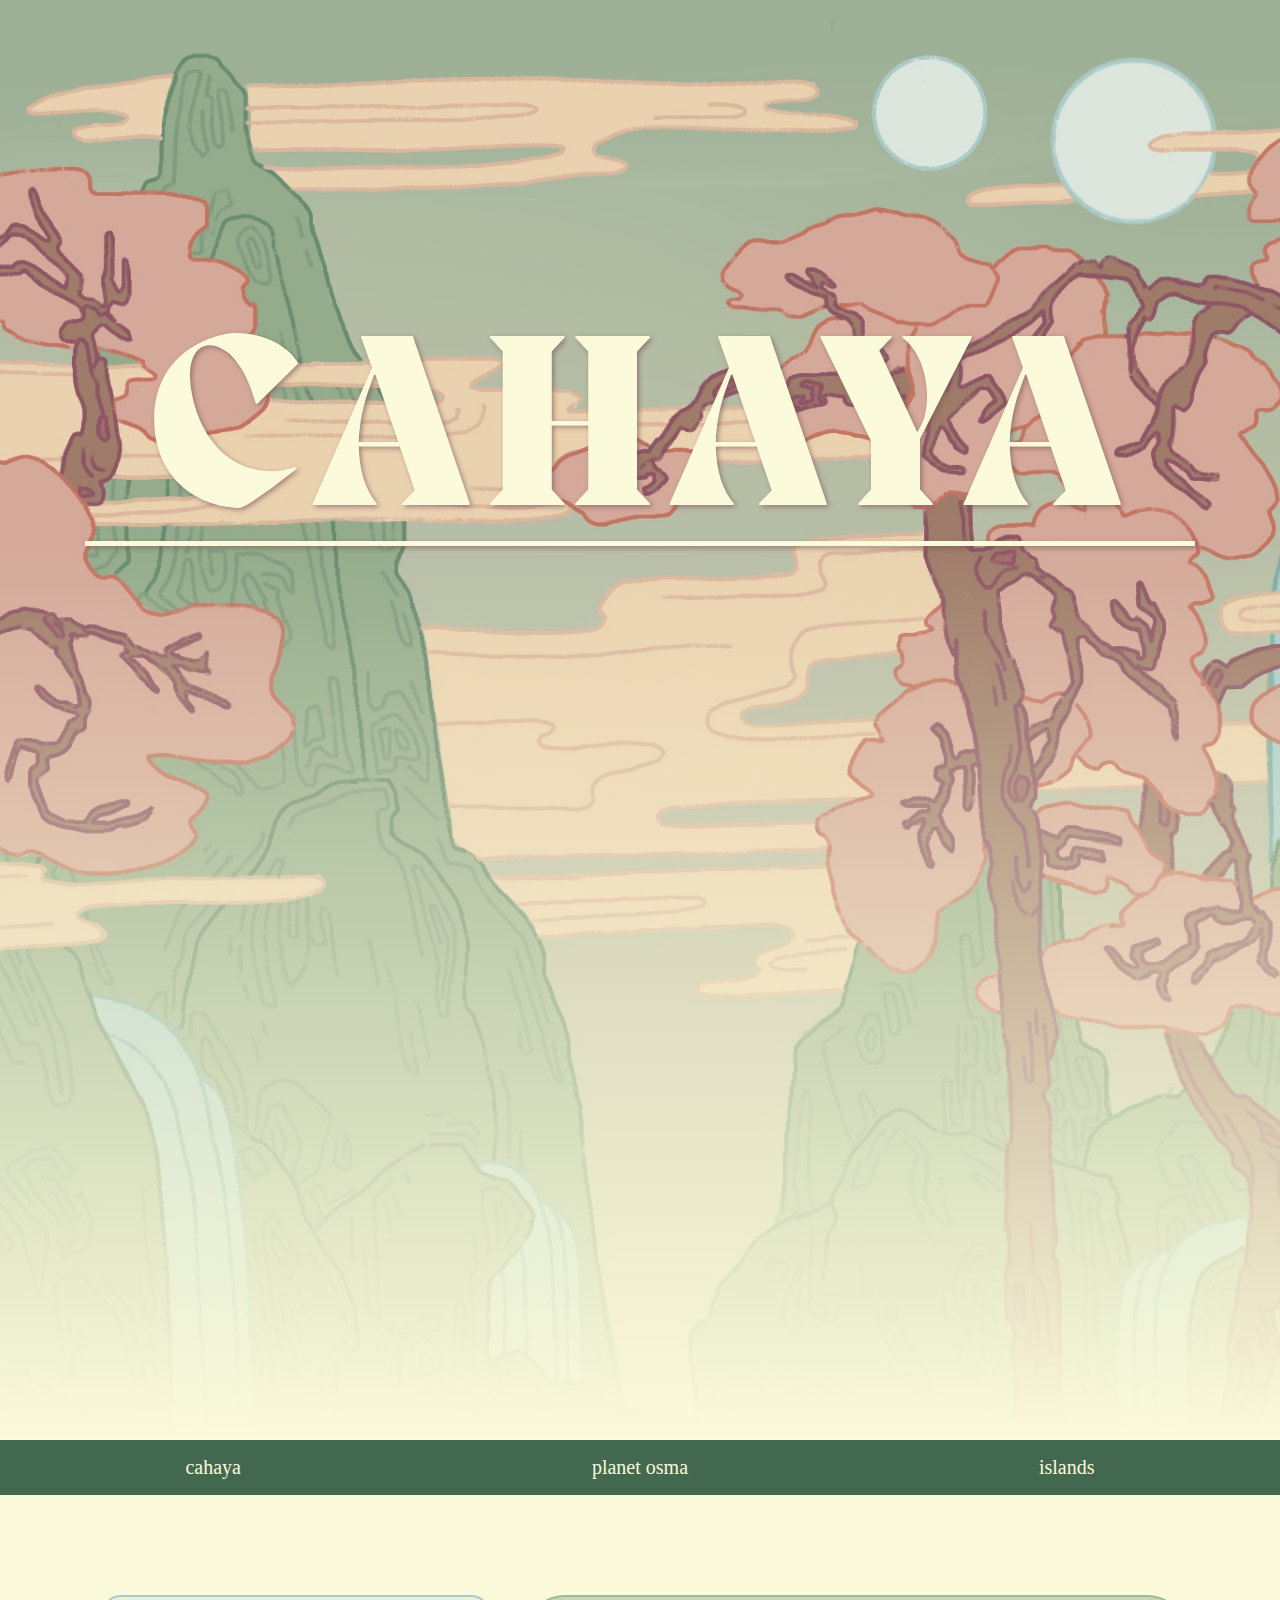
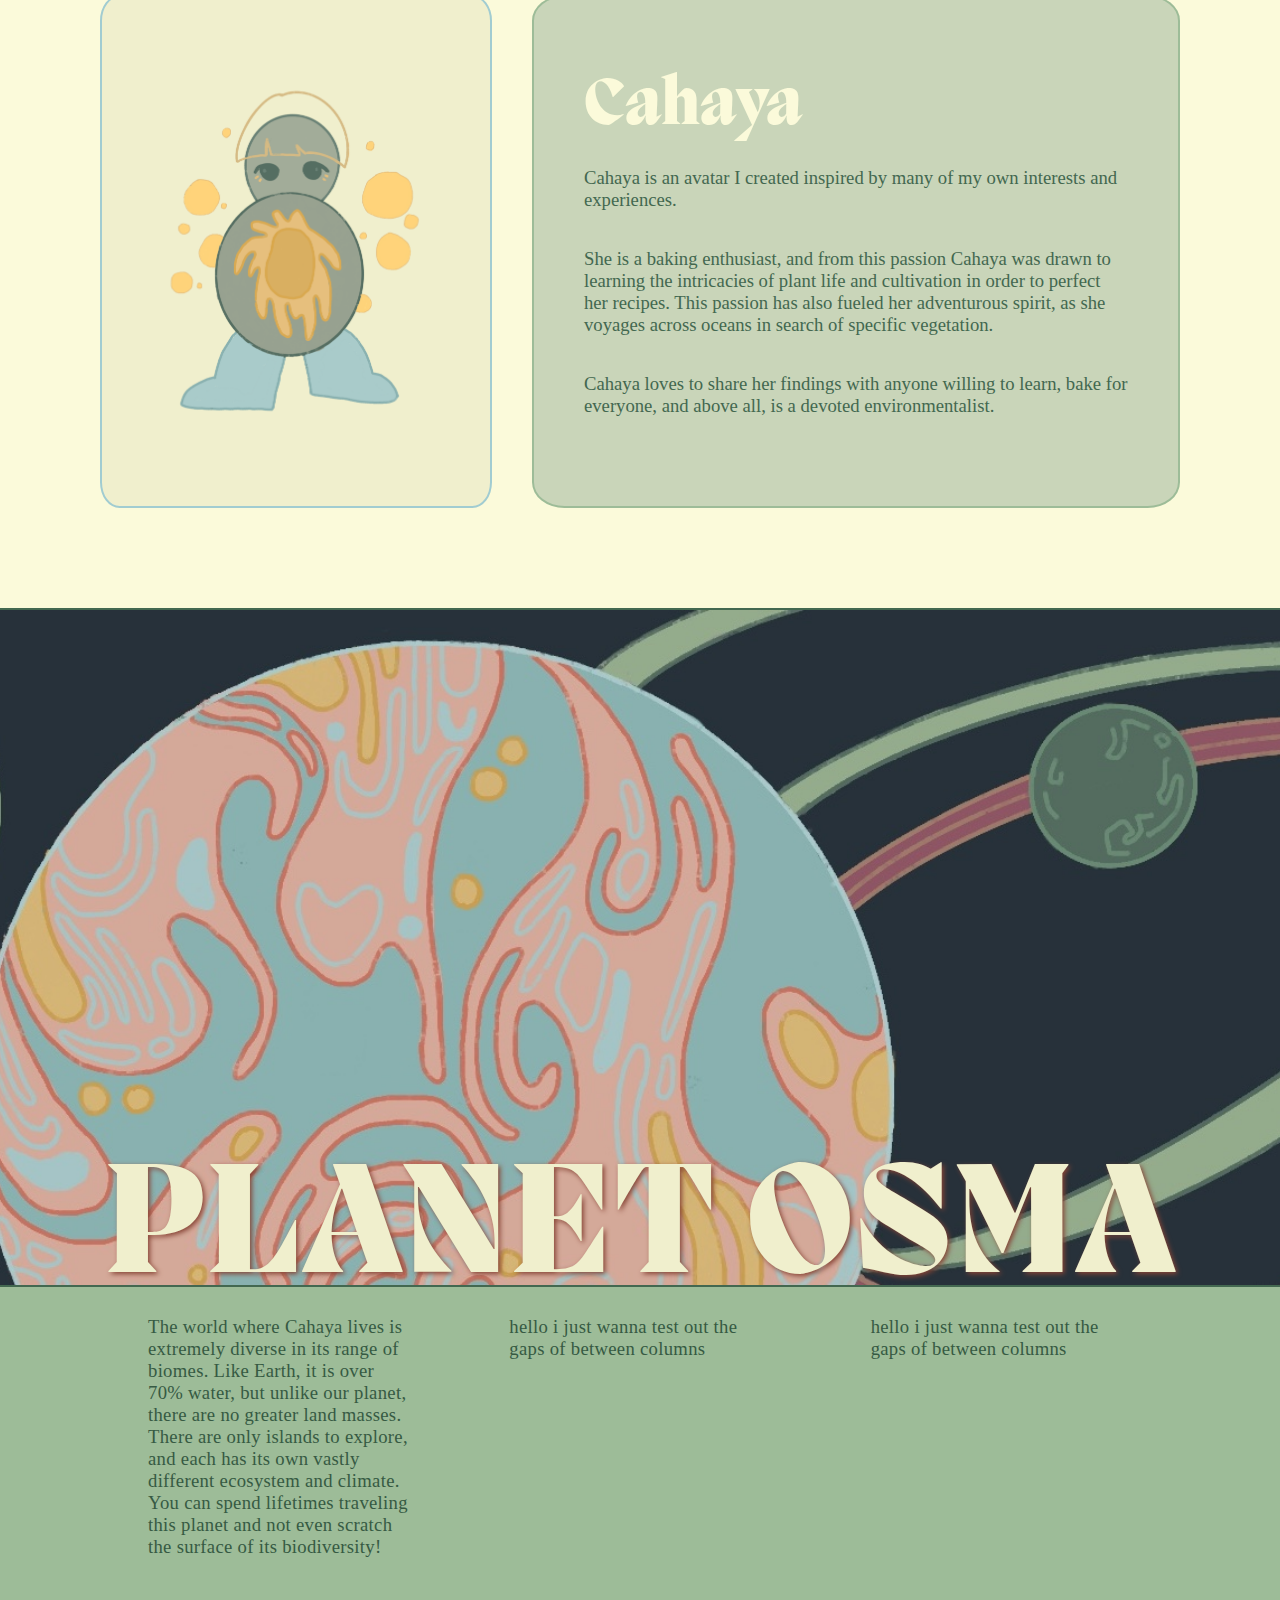
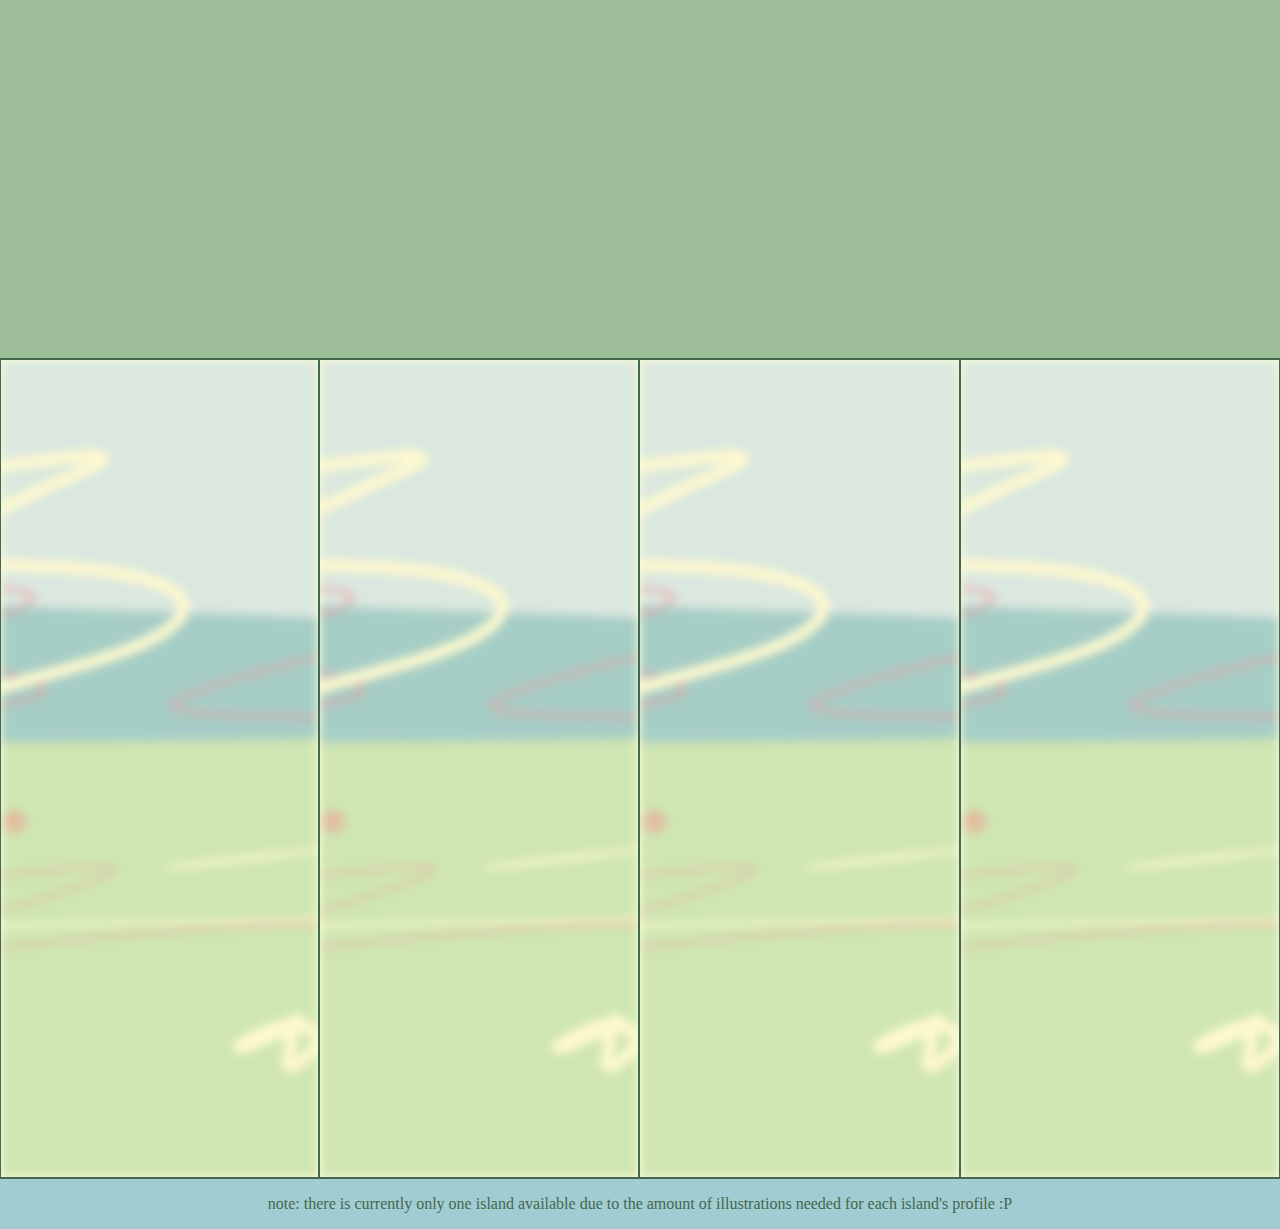
==== commit 93c8e382: "more code :P" ====
--- a/index.html
+++ b/index.html
@@ -21,6 +21,9 @@
 </head>
 
 <body>
+<div class="phone">
+    unfortunately, this website has not been optimized for smaller screens yet. view on a computer screen, or come back another time!
+</div>
 <div class="page1">
 <div class="section1" id="section1">
 
@@ -69,10 +72,12 @@
 </div>
 
 <div class="islands" id="islands">
-    <div class="island"> 
+    <a href="island1.html">
+    <div class="island" id="island1"> 
         <img src="images/test.jpg" alt="Island 1">
-        <span><a href="island1.html">Strobi Island ></a></span>
+        <span>Strobi Island ></span>
     </div>
+    </a>
     <div class="island"> 
         <img src="images/test.jpg" alt="Island 2 Image">
         <span>Coming Soon...</span>
--- a/style.css
+++ b/style.css
@@ -22,9 +22,37 @@
     font-family: PPGrafier;
     src:url(fonts/PPGrafier.otf) format("opentype");
 }
+
 body{
     margin: 0;
     background-color: #FBFADA;
+}
+@media (max-width: 1000px){
+.page1{
+    display: none;
+}
+body{
+    height: 100vh;
+    display: flex;
+    justify-content: center;
+    align-items: center;
+}
+.phone{
+    height: 40%;
+    margin: 0 20%;
+    padding: 0 10%;
+    border: 2px solid #436850;
+    border-radius: 20px;
+    display: flex;
+    align-items: center;
+    font-family: "PPFragment";
+    color: #487558;
+    background-color: #e2e1bd;
+}
+}
+@media (min-width: 1000px){
+.phone{
+    display: none;
 }
 h2{
     font-family: "Migra";
@@ -155,7 +183,7 @@
     display: flex;
     justify-content: center;
     align-items: end;
-    border-top: 2px solid #9DBC98;
+    border-top: 2px solid #436850;
     border-bottom: 2px solid #436850;
 }
 #planet-text{
@@ -163,7 +191,7 @@
     font-size: 120pt;
     color: #f0efcd;
     transform: translate(0%, 22%);
-    text-shadow: 2px 2px 5px #436850;
+    text-shadow: 2px 2px 5px rgb(135, 68, 53);
 }
 .planet-gap{
     margin-left: 10%;
@@ -190,6 +218,10 @@
     display: flex;
     justify-content: space-around;
 }
+.islands a{
+    display: flex;
+    width: 100%;
+}
 .island {
     border: 1px solid #436850;
     width: 100%;
@@ -198,14 +230,14 @@
     object-fit: cover;
 }
 .island:hover img {
-    opacity: 1;
+    opacity: 0;
 }
 .island img {
     width: 100%;
     height: 100%;
     object-fit: cover;
     display: block;
-    opacity:0;
+    opacity:1;
     transition: opacity 0.3s ease;
     z-index: 1;
     filter: blur(5px);
@@ -214,16 +246,20 @@
     font-family: "Migra";
     letter-spacing: 2px;
     font-size: 28px;
-    color: #9DBC98;
+    opacity: 0;
     position: absolute;
     z-index: 2;
     width: 320px;
-    top: 95%;
-    left: 50%;
+    top: 50%;
+    left: 65%;
     transform: translate(-50%, -50%);
 }
 .island:hover span{
-    color:#FBFADA
+    color:#9DBC98;
+    opacity:1
+}
+.span:hover span{
+    color: #A1CCD1;
 }
 .me{
     background-color: #A1CCD1;
@@ -279,6 +315,8 @@
     font-family:"PPRSM";
     font-size: 14pt;
     color: #38453d;
+    max-height: 100%;
+    overflow: auto;
 }
 .island-toggle{
     background-color: #A1CCD1;
@@ -317,14 +355,16 @@
     display: flex;
     overflow: auto;
     align-items: center;
+    justify-content: center;
 }
 .plant{
+    position: relative;
     height: 200px;
-    width: 250px;
-    background-color: #9DBC98;
+    width: 230px;
+    min-width: 230px;
+    background-color: #e2e1bd;
     margin: 10px 20px;
     overflow: hidden;
-    position: relative;
     border: 2px solid #9DBC98;
 }
 .plant img{
@@ -333,25 +373,41 @@
     display: block;
     object-fit: cover;
 }
+.plant:hover .hover-image{
+    filter: blur(2px);
+}
+.plant-text{
+    position: absolute;
+    top: 50%;
+    left: 50%;
+    width: 100%;
+    height: 100%;
+    transform: translate(-50%, -50%);
+    opacity: 0;
+    padding: 20px;
+    background-color: #f0efcd98; 
+    display: flex;
+    flex-direction: column;
+    box-sizing: border-box;
+}
 .plant p{
-    position: absolute;
-    bottom: 0;
-    left: 0;
-    width: 100%;
-    height: 100%;
-    margin: 0;
-    padding: 10px;
-    background-color: #8bac8698; 
-    display: none;
-    box-sizing: border-box;
     font-family: "PPCirka";
     color: #436850;
-}
-.plant:hover p{
+    line-height: 15px;
+}
+.plant h4{
+    font-family: "PPCirka";
+    color: #487558;
+    text-shadow: 2px 2px 5px #f0efcd;
+    margin-bottom: -5px;
+    font-size: 16pt;
+}
+.plant:hover .plant-text{
     display: flex;
     justify-content: center;
     align-items: center;
     margin: 0px auto;
+    opacity: 1;
 }
 button{
     text-decoration: none;
@@ -366,4 +422,5 @@
 button:hover{
     color: #436850;
     border: 2px solid #436850;
+}
 }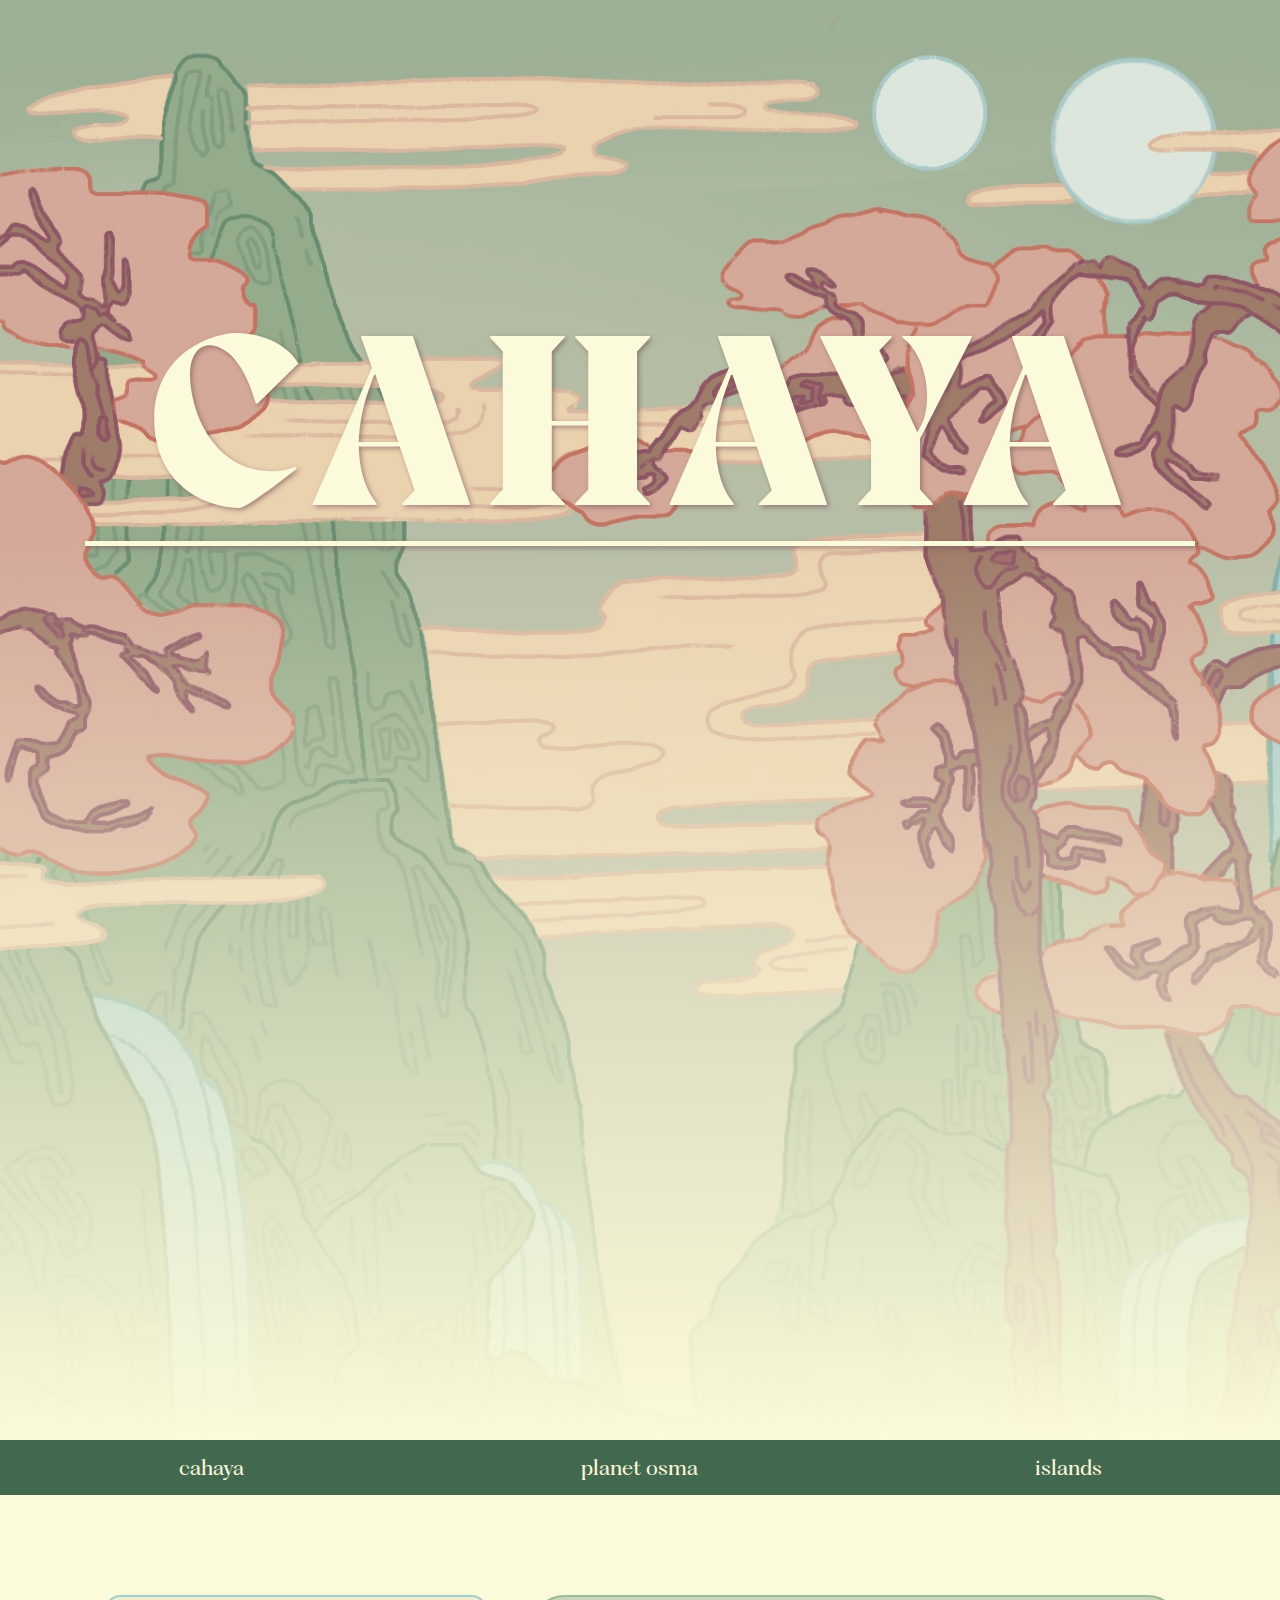
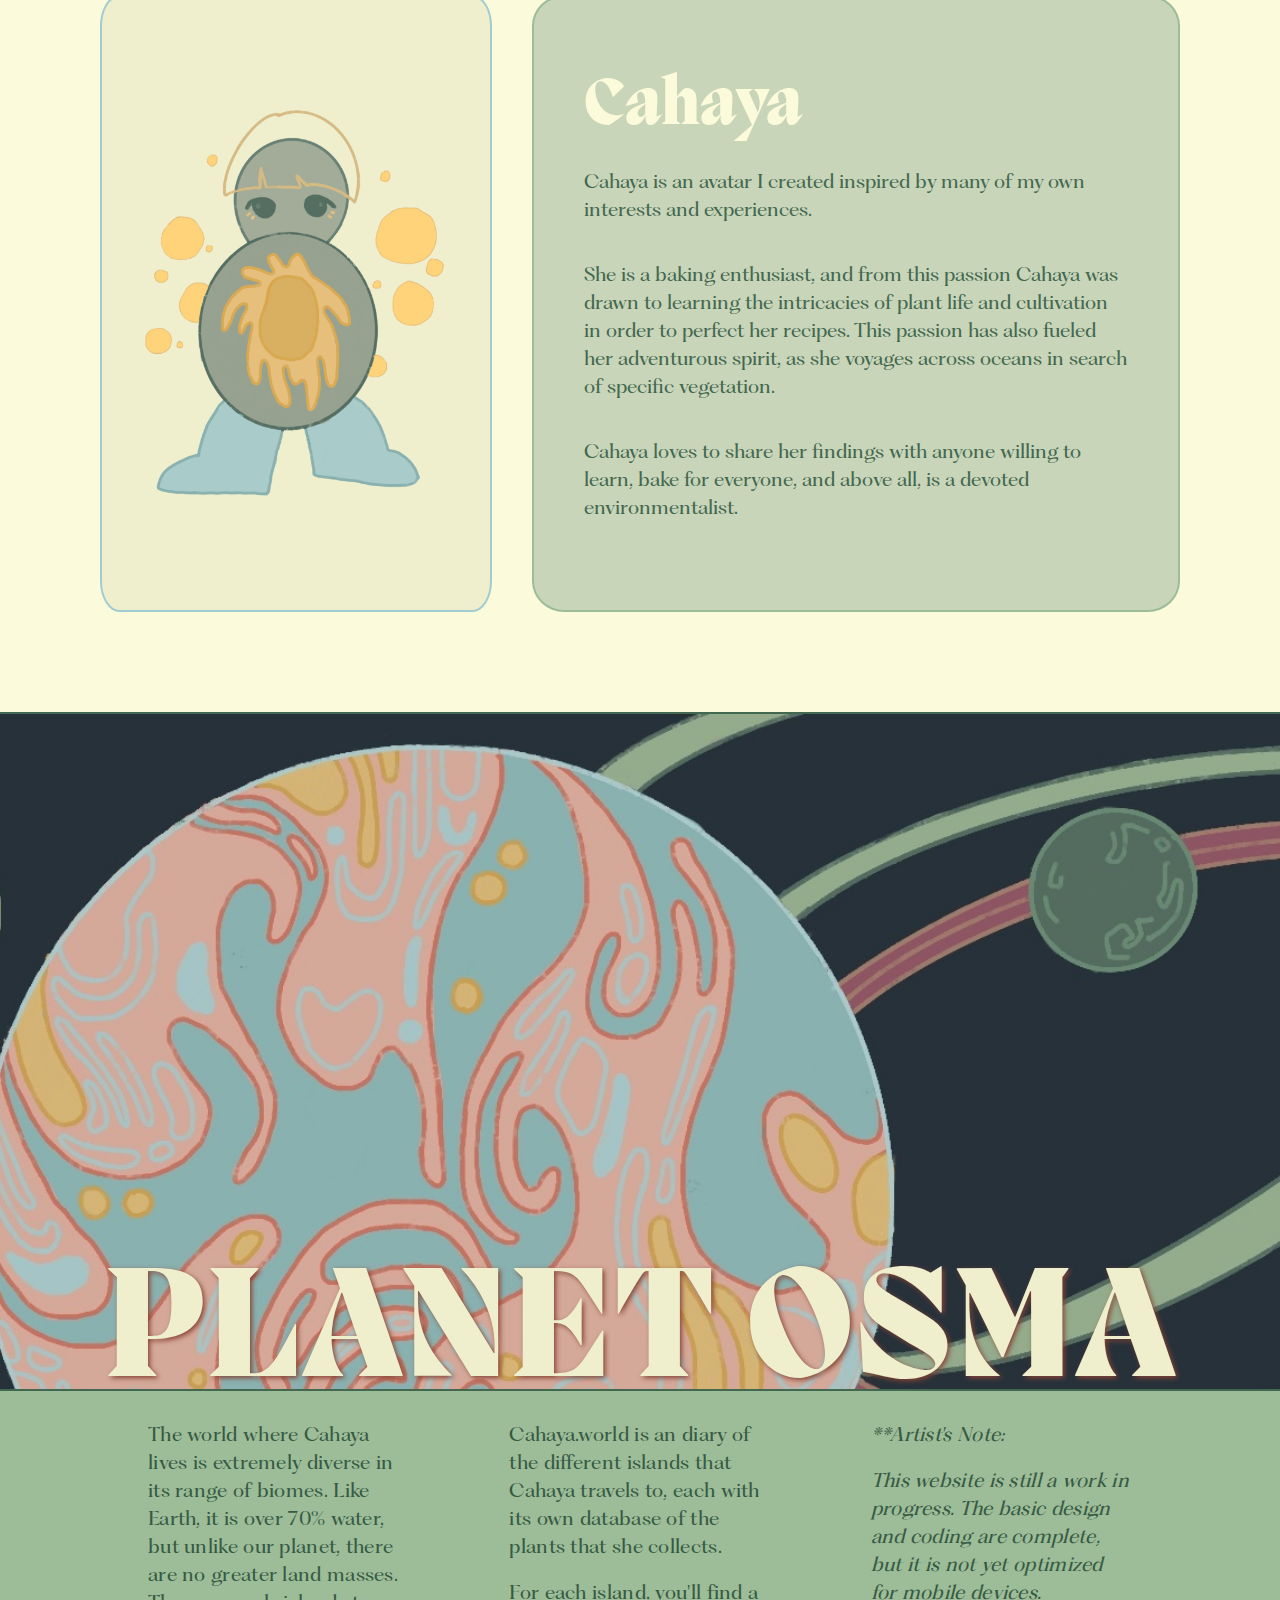
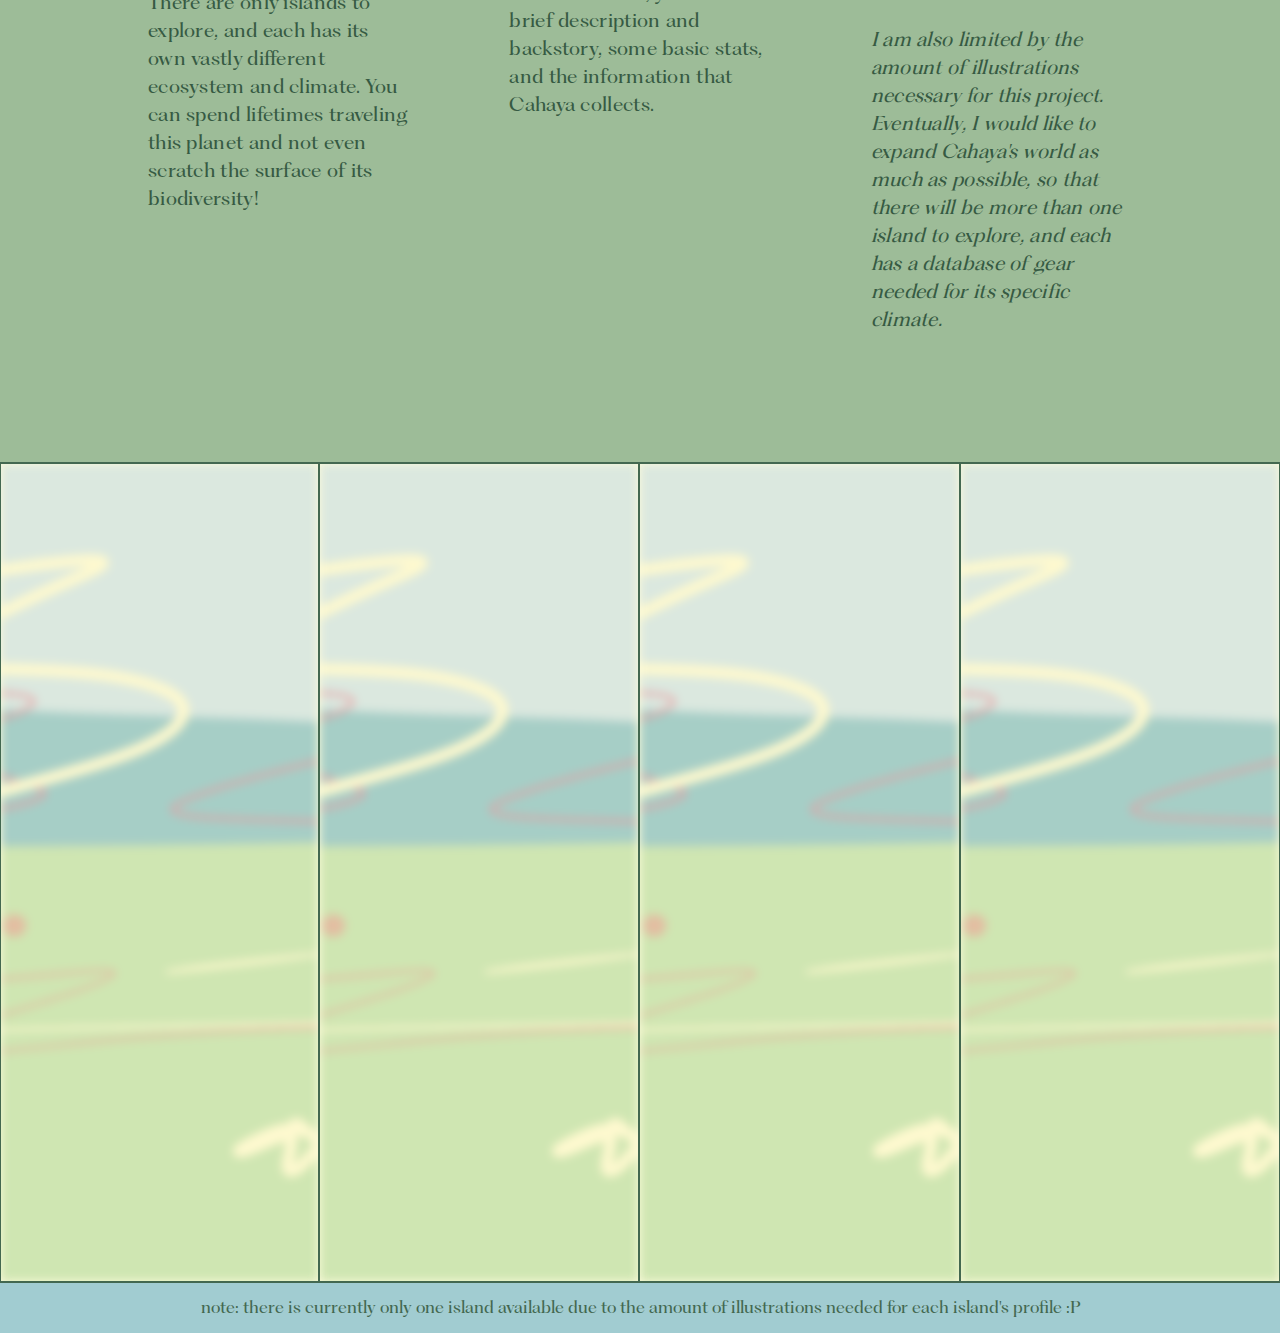
==== commit d6b76754: "more" ====
--- a/index.html
+++ b/index.html
@@ -64,9 +64,21 @@
     </div>
     <div class="planet-gap">
     <div class="planet-info">
+        <div class="planet-p">
         <p>The world where Cahaya lives is extremely diverse in its range of biomes. Like Earth, it is over 70% water, but unlike our planet, there are no greater land masses. There are only islands to explore, and each has its own vastly different ecosystem and climate. You can spend lifetimes traveling this planet and not even scratch the surface of its biodiversity!</p>
-        <p>hello i just wanna test out the gaps of between columns</p>
-        <p>hello i just wanna test out the gaps of between columns</p>
+        <p></p>
+        </div>
+        <div class="planet-p">
+        <p>Cahaya.world is an diary of the different islands that Cahaya travels to, each with its own database of the plants that she collects. </p>
+        <p>For each island, you'll find a brief description and backstory, some basic stats, and the information that Cahaya collects.</p>
+        </div>
+        <div class="planet-p">
+        <i>
+        <p>**Artist's Note: </p>
+        <p>This website is still a work in progress. The basic design and coding are complete, but it is not yet optimized for mobile devices.</p>
+        <p>I am also limited by the amount of illustrations necessary for this project. Eventually, I would like to expand Cahaya's world as much as possible, so that there will be more than one island to explore, and each has a database of gear needed for its specific climate.</p>
+        </i>
+        </div>
     </div>
     </div>
 </div>
--- a/style.css
+++ b/style.css
@@ -4,7 +4,7 @@
 }
 @font-face {
     font-family: PPFragment;
-    src:url(fonts/fragment.otf) format("opentype");
+    src:url(fonts/PPFragment.otf) format("opentype");
 }
 @font-face {
     font-family: PPRSM;
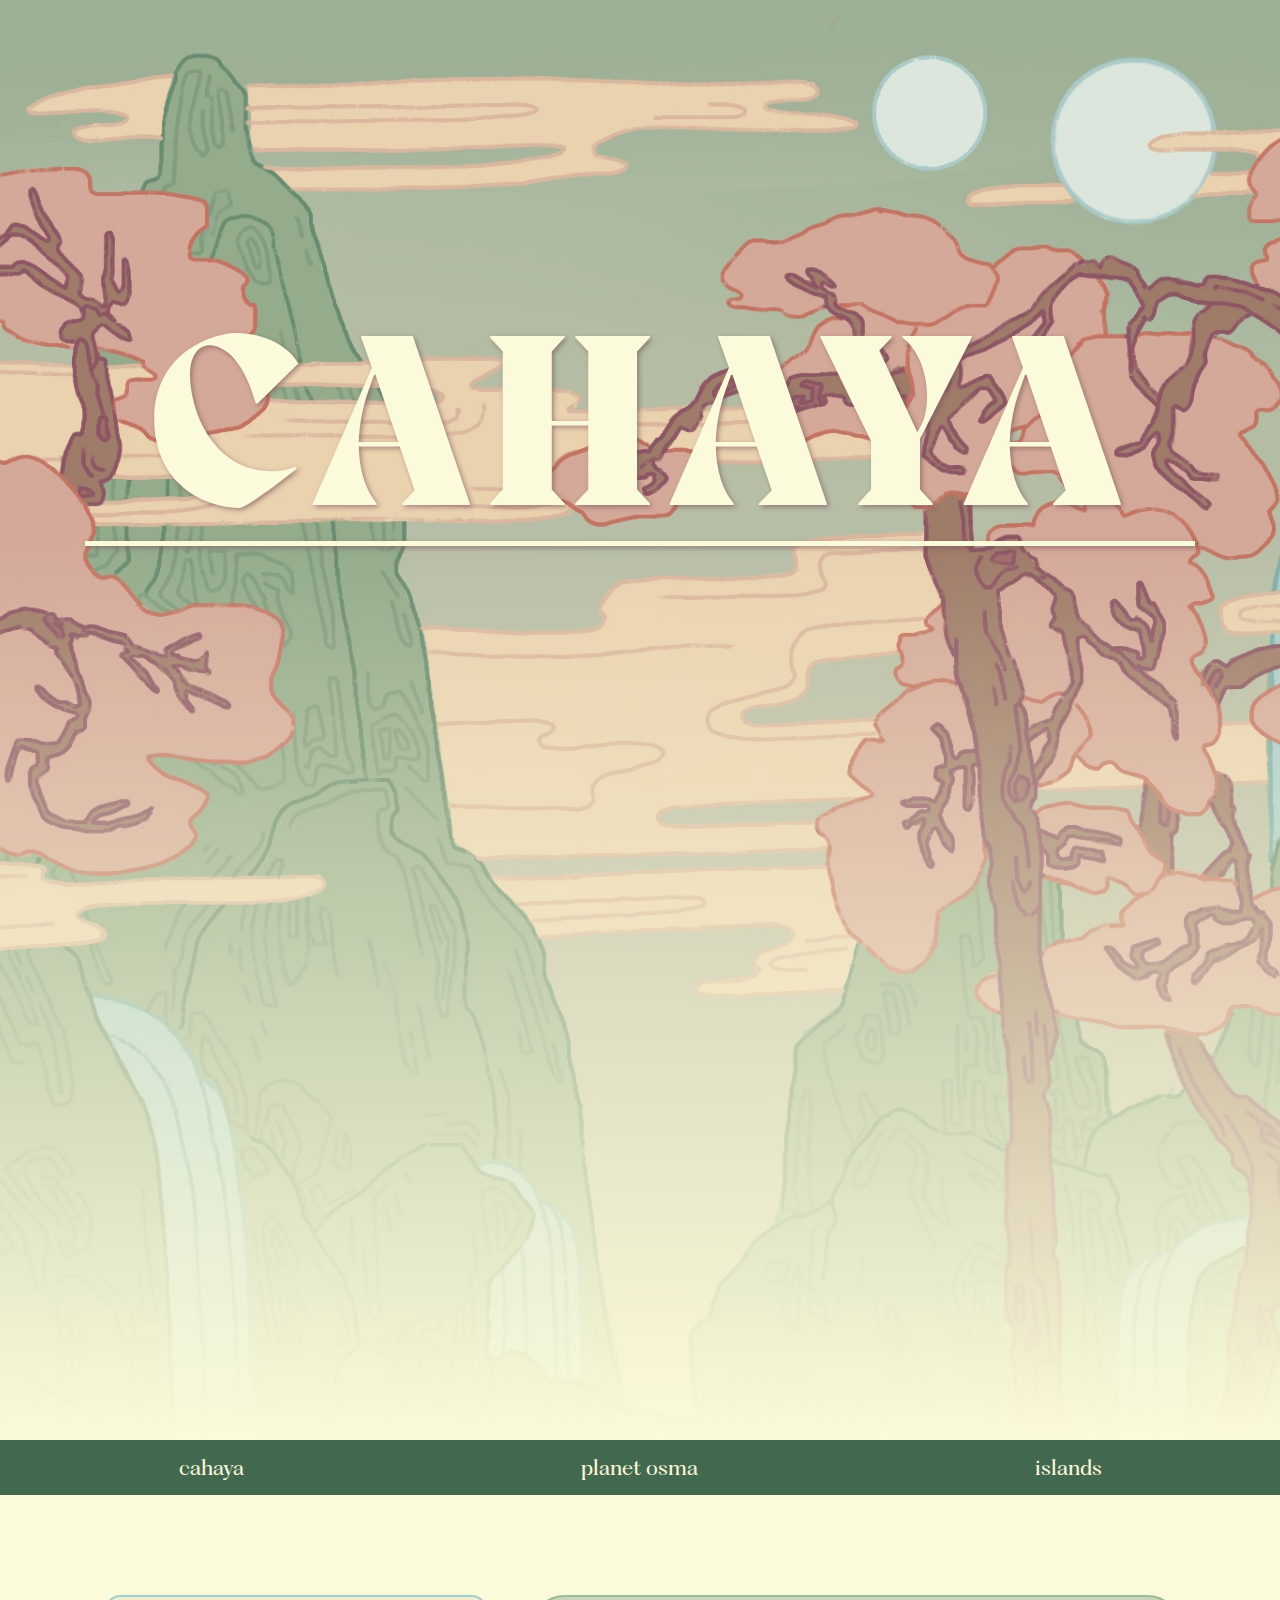
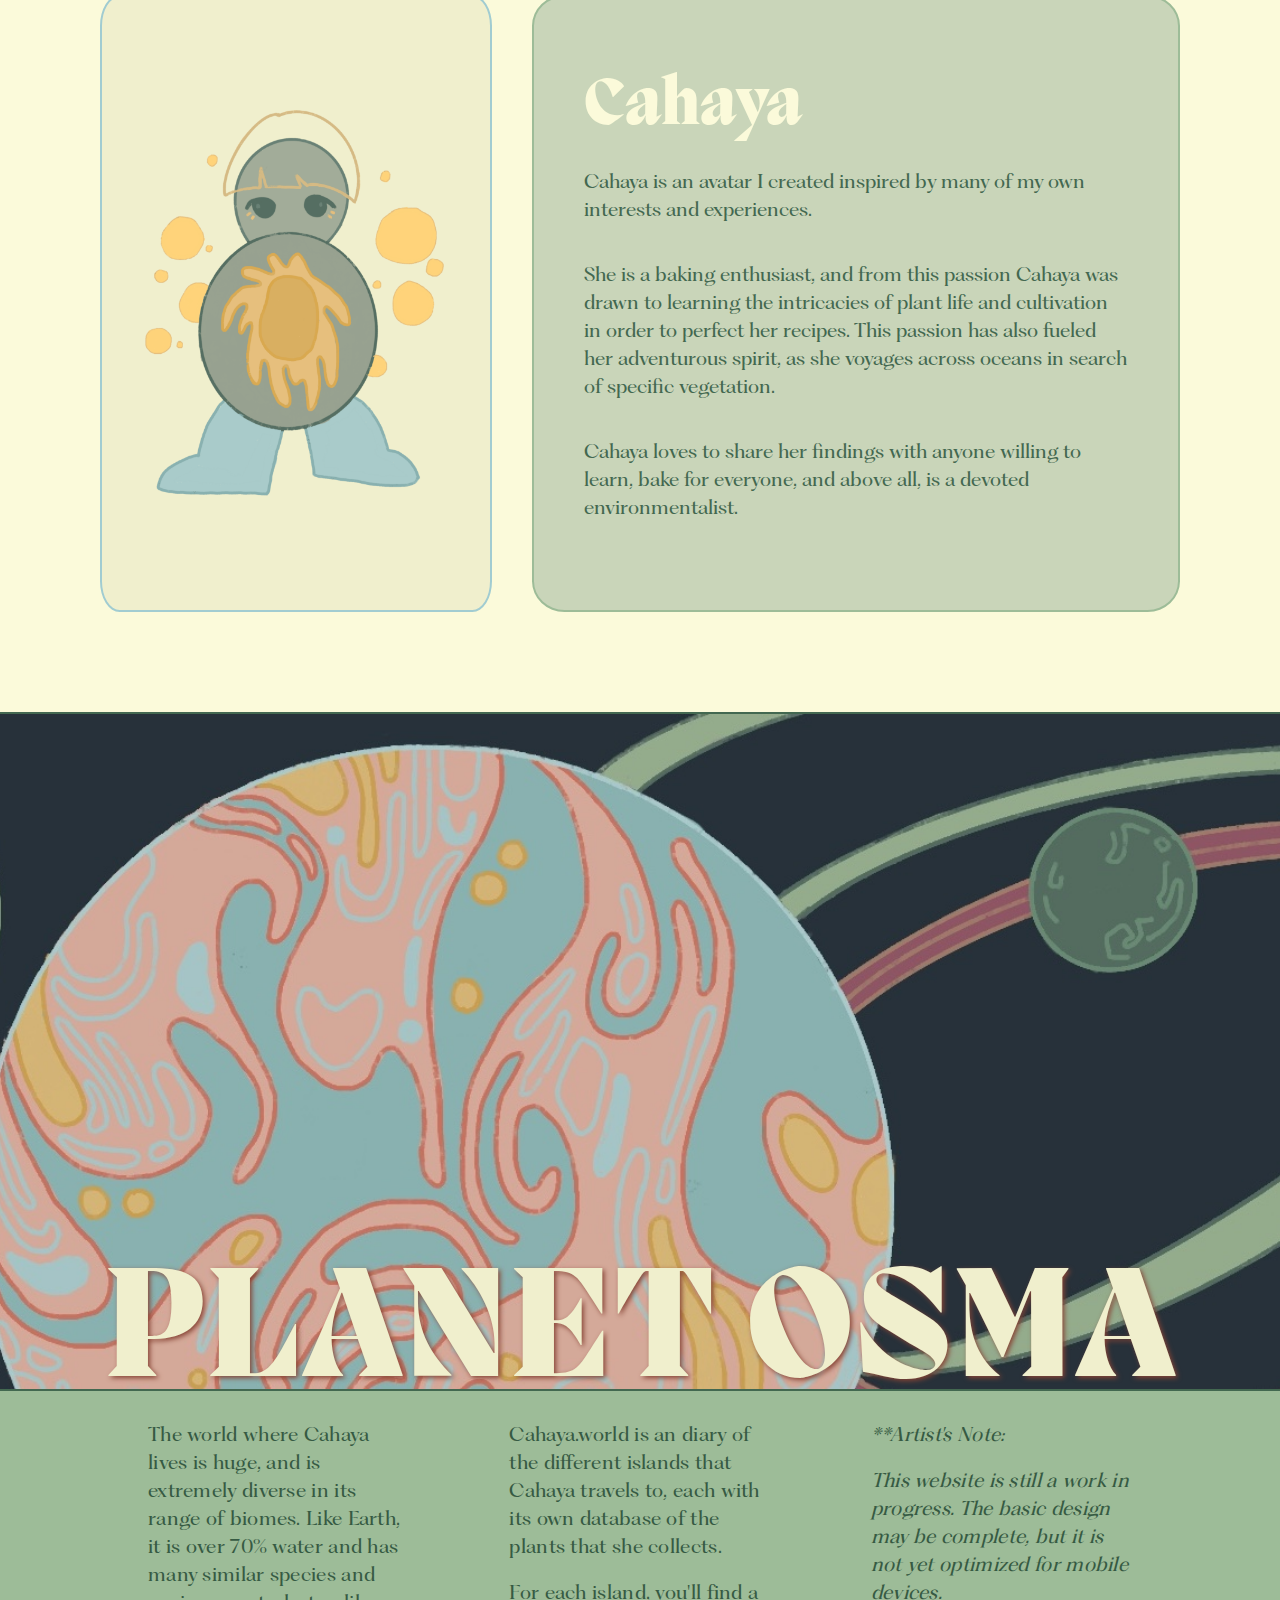
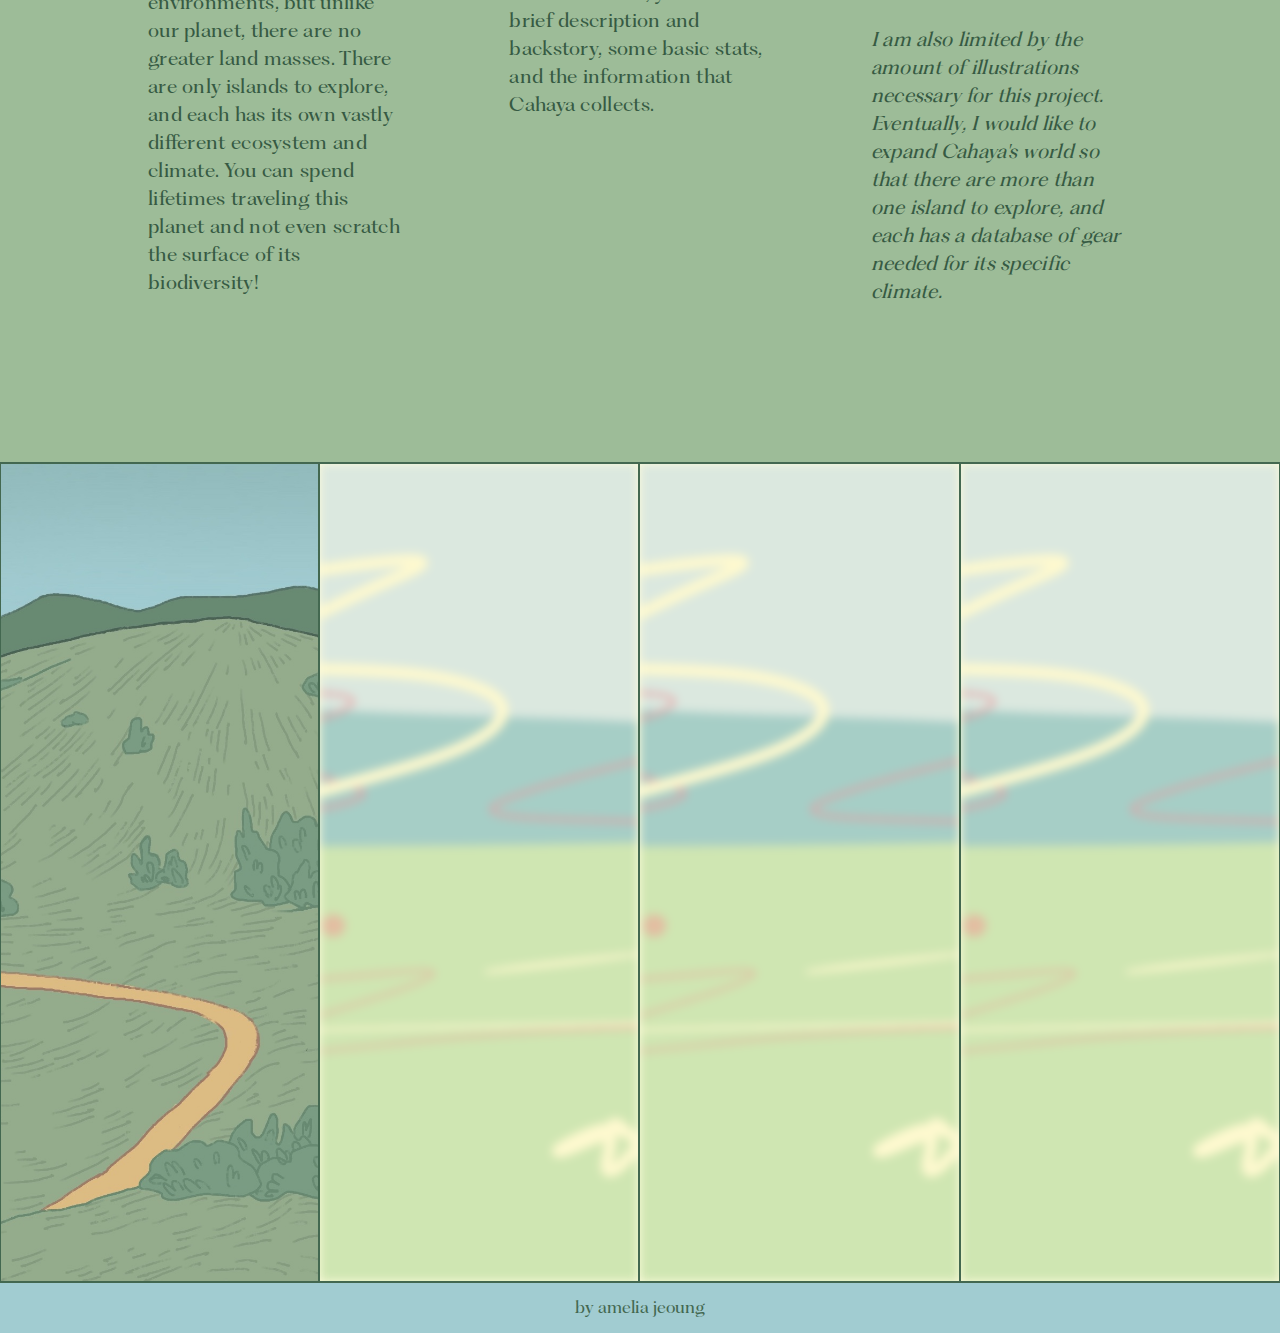
==== commit 8ebd06d3: "final?!?!?!!!" ====
--- a/index.html
+++ b/index.html
@@ -17,6 +17,23 @@
         }
     });
 });
+    window.addEventListener('scroll', function() {
+        var scrollPosition = window.scrollY;
+
+        var maxBorderRadius = 50;
+        var minBorderRadius = 0;
+        var maxScroll = 1700;
+
+        var newBorderRadius = minBorderRadius + (scrollPosition / maxScroll) * (maxBorderRadius - minBorderRadius);
+
+        document.getElementById('cahaya-pic').style.borderRadius = newBorderRadius + '%';
+
+        if (scrollPosition > maxScroll/2) {
+            document.getElementById('cahaya-pic').style.borderRadius = maxBorderRadius + '%';
+        } else {
+            document.getElementById('cahaya-pic').style.borderRadius = minBorderRadius + '%';
+        }
+    });
     </script>
 </head>
 
@@ -65,7 +82,7 @@
     <div class="planet-gap">
     <div class="planet-info">
         <div class="planet-p">
-        <p>The world where Cahaya lives is extremely diverse in its range of biomes. Like Earth, it is over 70% water, but unlike our planet, there are no greater land masses. There are only islands to explore, and each has its own vastly different ecosystem and climate. You can spend lifetimes traveling this planet and not even scratch the surface of its biodiversity!</p>
+        <p>The world where Cahaya lives is huge, and is extremely diverse in its range of biomes. Like Earth, it is over 70% water and has many similar species and environments, but unlike our planet, there are no greater land masses. There are only islands to explore, and each has its own vastly different ecosystem and climate. You can spend lifetimes traveling this planet and not even scratch the surface of its biodiversity!</p>
         <p></p>
         </div>
         <div class="planet-p">
@@ -75,8 +92,8 @@
         <div class="planet-p">
         <i>
         <p>**Artist's Note: </p>
-        <p>This website is still a work in progress. The basic design and coding are complete, but it is not yet optimized for mobile devices.</p>
-        <p>I am also limited by the amount of illustrations necessary for this project. Eventually, I would like to expand Cahaya's world as much as possible, so that there will be more than one island to explore, and each has a database of gear needed for its specific climate.</p>
+        <p>This website is still a work in progress. The basic design may be complete, but it is not yet optimized for mobile devices.</p>
+        <p>I am also limited by the amount of illustrations necessary for this project. Eventually, I would like to expand Cahaya's world so that there are more than one island to explore, and each has a database of gear needed for its specific climate.</p>
         </i>
         </div>
     </div>
@@ -86,7 +103,7 @@
 <div class="islands" id="islands">
     <a href="island1.html">
     <div class="island" id="island1"> 
-        <img src="images/test.jpg" alt="Island 1">
+        <img src="images/strobi1.jpg" alt="Island 1">
         <span>Strobi Island ></span>
     </div>
     </a>
@@ -105,7 +122,7 @@
 </div>
 
 <div class="me">
-    note: there is currently only one island available due to the amount of illustrations needed for each island's profile :P
+    by amelia jeoung
 </div>
 
 </div>
--- a/style.css
+++ b/style.css
@@ -133,6 +133,7 @@
     background-position: center;
     background-repeat: no-repeat; 
     margin: 100px 20px 100px 100px;
+    transition: border-radius 1s;
 }
 .cahaya-info{
     background-color: #aec2a8a6;
@@ -209,6 +210,9 @@
     color: #365a43;
     letter-spacing: 0.3px;
 
+}
+#island1 img{
+    filter: none;
 }
 .islands{
     background-color: #FBFADA;
@@ -278,7 +282,7 @@
 }
 .island-grid{
     display: grid;
-    grid-template-columns: 6fr 3fr 4fr;
+    grid-template-columns: 7fr 4fr 4fr;
     gap: 20px;
     margin-bottom: 20px;
 }
@@ -297,6 +301,14 @@
     background-color: #9DBC98;
     height: 400px;
     border-radius: 20px;
+    border: 2px solid #79a9af;
+}
+.island-pic img{
+    width: 100%;
+    height: 100%;
+    display: block;
+    object-fit: cover;
+    border-radius: 20px;
 }
 .island-description{
     border: 2px solid #A1CCD1;
@@ -322,6 +334,14 @@
     background-color: #A1CCD1;
     height: 400px;
     border-radius: 20px;
+    border: 2px solid #79a9af;
+}
+.island-toggle img{
+    width: 100%;
+    height: 100%;
+    object-fit: cover;
+    border-radius: 20px;
+
 }
 .island-stats{
     border: 2px solid #436850;
